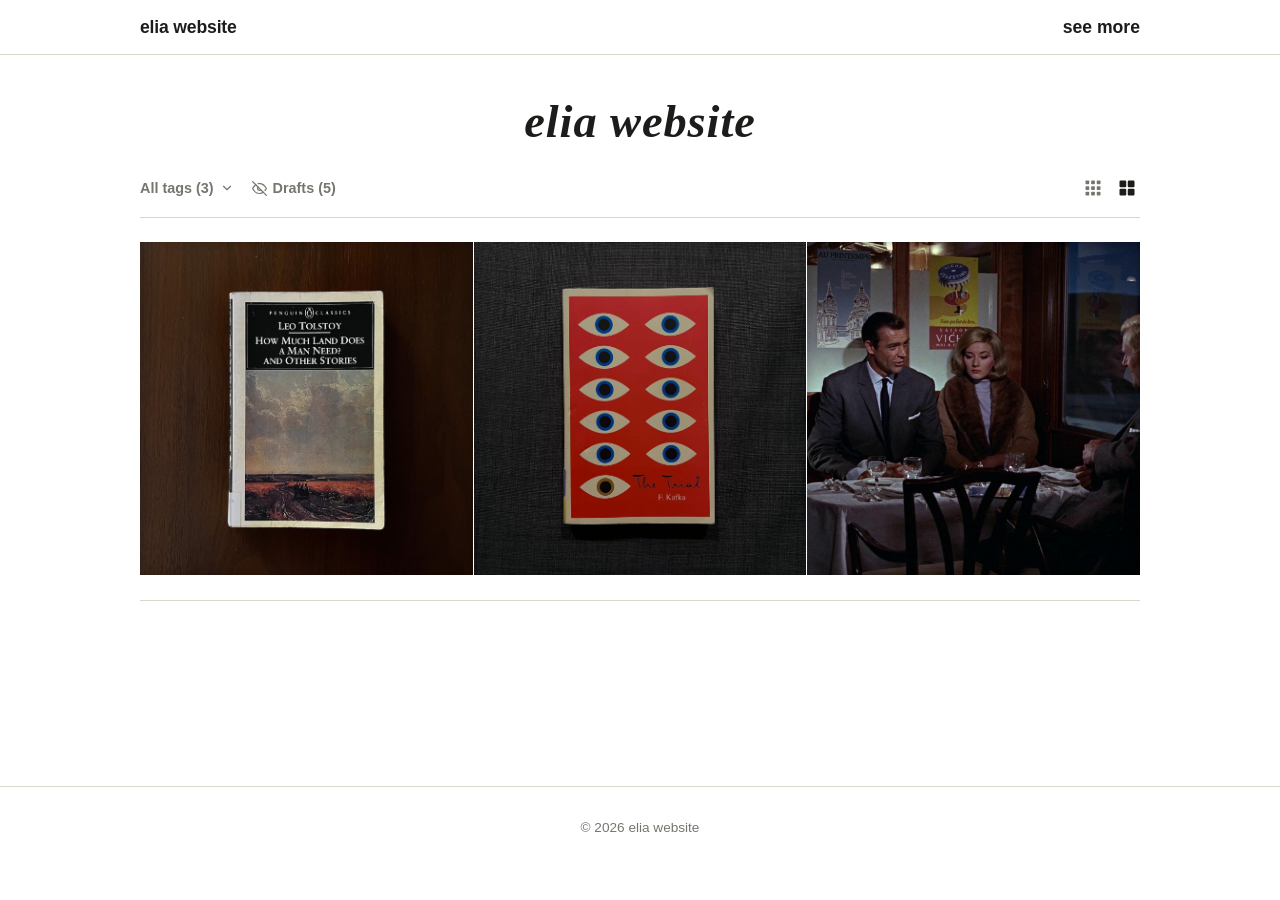
==== index.html @ fe25620d "Update index.html" ====
<!DOCTYPE html>
<html lang="en">
<head>
  <meta charset="UTF-8">
  <meta name="viewport" content="width=device-width, initial-scale=1.0">
  <title>Sourfruits</title>
  <meta name="description" content="">

  <!-- Open Graph / social preview -->
  <meta property="og:type" content="website">
  <meta property="og:site_name" content="elia website">
  <meta property="og:title" content="elia website">
  <meta property="og:description" content="">
  <meta property="og:image" content="">
  <meta property="og:url" content="index.html">

  <link rel="stylesheet" href="css/styles.css">

  <!-- Favicons -->
  <link rel="icon" type="image/x-icon" href="/images/favicon.ico">
  <link rel="icon" type="image/png" sizes="16x16" href="/images/favicon-16x16.png">
  <link rel="icon" type="image/png" sizes="32x32" href="/images/favicon-32x32.png">
  <link rel="apple-touch-icon" sizes="180x180" href="/images/apple-touch-icon.png">
  <link rel="icon" type="image/png" sizes="192x192" href="/images/android-chrome-192x192.png">
  <link rel="icon" type="image/png" sizes="512x512" href="/images/android-chrome-512x512.png">
  <link rel="manifest" href="/images/site.webmanifest">
  
</head>
<body>
  <!-- Header markup is injected by js/header.js -->
  <header class="site-header"></header>

  <main>
    <!-- Homepage masthead: eyebrow + site title + closing divider. This lives in
         the page (not js/header.js) because it's homepage content, not chrome. -->
    <div class="site-intro">
      <p class="site-eyebrow"> </p>
      <h1 class="site-title">elia website</h1>
    </div>

    <!-- Full photo grid: multi-select tag filter, drafts toggle, and pagination,
         rendered by js/main.js. (The carousel preview markup is stashed in
         snippets/carousel.html; js/home.js still renders it.) The toolbar sits
         above the hero-rule divider, which now closes off the masthead+toolbar. -->
    <div class="controls">
      <div class="controls-left">
      <div class="tag-filter" id="tag-filter">
        <button type="button" class="tag-dropdown-toggle" id="tag-dropdown-toggle" aria-haspopup="true" aria-expanded="false">
          <span class="tag-dropdown-label" id="tag-dropdown-label">All tags</span>
          <svg class="chevron" viewBox="0 0 24 24" width="14" height="14" fill="none" stroke="currentColor" stroke-width="2" stroke-linecap="round" stroke-linejoin="round" aria-hidden="true">
            <polyline points="6 9 12 15 18 9"></polyline>
          </svg>
        </button>
        <div class="tag-dropdown-menu" id="tag-dropdown-menu" role="group" aria-label="Filter posts by tag" hidden>
          <!-- Clear-all + tag checkboxes are injected here by js/main.js -->
        </div>
      </div>
        <button type="button" class="drafts-toggle" id="drafts-toggle" aria-pressed="false" hidden>
          <svg class="drafts-icon drafts-icon-open" viewBox="0 0 24 24" width="15" height="15" fill="none" stroke="currentColor" stroke-width="2" stroke-linecap="round" stroke-linejoin="round" aria-hidden="true">
            <path d="M1 12s4-7 11-7 11 7 11 7-4 7-11 7-11-7-11-7z"></path>
            <circle cx="12" cy="12" r="3"></circle>
          </svg>
          <svg class="drafts-icon drafts-icon-closed" viewBox="0 0 24 24" width="15" height="15" fill="none" stroke="currentColor" stroke-width="2" stroke-linecap="round" stroke-linejoin="round" aria-hidden="true">
            <path d="M17.94 17.94A10.07 10.07 0 0 1 12 20c-7 0-11-8-11-8a18.45 18.45 0 0 1 5.06-5.94M9.9 4.24A9.12 9.12 0 0 1 12 4c7 0 11 8 11 8a18.5 18.5 0 0 1-2.16 3.19m-6.72-1.07a3 3 0 1 1-4.24-4.24"></path>
            <line x1="1" y1="1" x2="23" y2="23"></line>
          </svg>
          <span class="drafts-label">Drafts</span>
        </button>
      </div>
        <div class="density-toggle" role="group" aria-label="Grid density">
          <button type="button" class="density-btn" data-density="compact" aria-label="Compact grid" aria-pressed="false">
            <svg viewBox="0 0 24 24" width="18" height="18" fill="currentColor" aria-hidden="true">
              <rect x="2" y="2" width="5" height="5" rx="1"></rect>
              <rect x="9.5" y="2" width="5" height="5" rx="1"></rect>
              <rect x="17" y="2" width="5" height="5" rx="1"></rect>
              <rect x="2" y="9.5" width="5" height="5" rx="1"></rect>
              <rect x="9.5" y="9.5" width="5" height="5" rx="1"></rect>
              <rect x="17" y="9.5" width="5" height="5" rx="1"></rect>
              <rect x="2" y="17" width="5" height="5" rx="1"></rect>
              <rect x="9.5" y="17" width="5" height="5" rx="1"></rect>
              <rect x="17" y="17" width="5" height="5" rx="1"></rect>
            </svg>
          </button>
          <button type="button" class="density-btn" data-density="normal" aria-label="Normal grid" aria-pressed="false">
            <svg viewBox="0 0 24 24" width="18" height="18" fill="currentColor" aria-hidden="true">
              <rect x="2" y="2" width="9" height="9" rx="1.5"></rect>
              <rect x="13" y="2" width="9" height="9" rx="1.5"></rect>
              <rect x="2" y="13" width="9" height="9" rx="1.5"></rect>
              <rect x="13" y="13" width="9" height="9" rx="1.5"></rect>
            </svg>
          </button>
        </div>
      </div>
    </div>
    <hr class="hero-rule">
    <div class="grid-wrap" id="grid-wrap">
      <section id="grid" class="grid" aria-label="Photo posts">
        <!-- Thumbnails are injected here by js/main.js -->
      </section>
    </div>
    <p id="status" class="status">Loading posts…</p>
    <nav id="pagination" class="pagination" aria-label="Pagination">
      <!-- Page links are injected here by js/main.js -->
    </nav>
  </main>

  <footer class="site-footer">
    <p>&copy; <span id="year"></span> elia website</p>
  </footer>

  <script src="js/utils.js"></script>
  <script src="js/header.js"></script>
  <script src="js/theme.js"></script>
  <script src="js/pagination.js"></script>
  <script src="js/main.js"></script>
</body>
</html>
---- css/styles.css ----
:root {
  --bg: #fbfbf9;
  --bg-top: #ffffff;       /* lighter shade at the top of the page gradient */
  --bg-bottom: #f9f8f2;    /* a touch darker at the bottom, so the gradient shows */
  --surface: #ffffff;
  --ink: #1c1c1a;
  --muted: #76766e;
  --line: #d8d7ce;
  --line-light: #ebebeb;   /* softer divider for decorative rules (dark mode overrides below) */
  --header-bg: #f1eeec;    /* soft warm greige navbar (warm, not yellow) */
  --accent: #67b35d;       /* medium green 67b35d */
  --accent-ink: #163a25;   /* dark green — legible as text on an --accent fill */
  --contrast-ink: #ffffff; /* light in day mode, dark in dark mode (overridden below) */
  --accent2: #e8c840;      /* logo yellow (the lower-right dot in the mark) */
  --accent2-ink: #8a6d15;  /* dark amber — legible outline/text on an --accent2 fill */
  --grid-dot: #dcd8ca;     /* faint dot-grid backdrop on the precursors graph */
  --grain-opacity: 0.18;   /* film-grain layer strength (body::after) */
  /* Connection relationship-type line colors (see js/precursors.js). */
  --rel-adaptation: #86c06a;      /* light green */
  --rel-influence:  #2f6d43;      /* darker green */
  --rel-thematic:   #6f5340;      /* brown */
  --rel-authorship: var(--muted); /* muted line (dashed) */
  --rel-discovery:  #4a72b0;      /* steel blue (Discovery view edges) */
  --radius: 14px;
  --radius-pill: 5px;      /* was a full pill (999px); now a soft 5px on all controls */
  /* Content-frame scale. --maxw is the normal frame used everywhere; posts use
     the narrower --post-width. --maxw-wide is a wider cap for the nav bar's
     inner content (logo + links + search). */
  --maxw: 1040px;          /* Default width — normal frame — header + content align everywhere */
  --maxw-wide: 1200px;     /* wider cap for bigger pages — Precursor — tunable */
  --post-width: 700px;     /* reading column for post/search/tag content */
  --maxw-header: 1440px;     /* wider cap for the nav header inner content — tunable */

  /* Font stacks */
  --font-sans: -apple-system, BlinkMacSystemFont, "Segoe UI", Roboto, Helvetica, Arial, sans-serif;
  --font-serif: Georgia, serif;

  /* Shared tag treatment — one place to tune tags everywhere (post page, tags
     listing, search results). */
  --tag-size: var(--text-small);
  --tag-weight: var(--weight-semibold);   /* medium-bold, matching the byline name */
  --tag-letter-spacing: var(--tracking-normal);
  --tag-gap: 10px;

  /* Shared page-heading treatment (post/About, tag, search, tags list). The
     homepage hero title and nav logo are intentionally excepted. */
  --heading-size: var(--text-heading-sm);
  --heading-weight: var(--weight-heavy);
  --heading-letter-spacing: var(--tracking-tight);

  /* Header rhythm. --nav-pad-y sets the navbar band height. Two gap sizes from
     the navbar down to a page's first content: --header-gap for the main pages
     (homepage hero + Precursors title), and the tighter --header-gap-sub for the
     smaller pages (About, Tags, and any page whose first element is a back link). */
  --nav-pad-y: 13px;
  --header-gap: 20px;
  --header-gap-sub: var(--header-gap);   /* unified to 20px; give it its own value to differentiate */

  /* Type scale */
  --text-tiny: 0.85rem;
  --text-small: 0.9rem;
  --text-medium: 1.7rem;   /* (was --textbasetrue/1rem) */
  --text-base: 1.1rem;     /* formerly --text-medium; now the default text size */
  --text-reading: 1.20rem;
  --text-heading-sm: 1.4rem;
  --text-heading-lg: 2rem;
  --text-display: 2.4rem;
  --text-hero: 2.9rem;      /* homepage centered title */

  /* Boldness scale — one place to tune font-weight site-wide. Change a value
     here and every element using that step re-weights. */
  --weight-normal: 400;
  --weight-medium: 500;
  --weight-semibold: 600;
  --weight-bold: 700;
  --weight-heavy: 800;

  /* Letter-spacing (tracking) scale — one place to tune the space between
     letters site-wide. Change a value here and every element using that step
     re-tracks. */
  --tracking-tighter: -0.02em;    /* tightest step — currently unused */
  --tracking-tight: -0.01em;      /* headings, logo, result titles */
  --tracking-normal: 0;           /* default — no added tracking */
  --tracking-wide: 0.02em;        /* hero title, connection labels */
  --tracking-wider: 0.03em;       /* small uppercase section labels */
  --tracking-caps: 0.06em;        /* small-caps eyebrows, group titles */
  --tracking-caps-wide: 0.08em;   /* uppercase card/section labels */
  --tracking-widest: 0.1em;       /* badges (DRAFT, BETA) */
}

/* MINIMAL mode: a fixed, code-only palette (js/theme.js sets data-theme="minimal"
   when its MINIMAL flag is on). Keeps the light-mode colors throughout, but forces
   a flat white background and a very light, untinted grey header. Anything not
   listed here inherits the light :root values. The day/night toggle is hidden as a
   guard — theme.js doesn't build it in Minimal mode anyway. */
[data-theme="minimal"] {
  --bg: #ffffff;
  --bg-top: #ffffff;       /* both gradient stops white → flat white page */
  --bg-bottom: #ffffff;
  --header-bg: #ffffff;    /* very light neutral grey, no warm tint */
  --grain-opacity: 0;      /* grain off in minimal mode */
  --so-minimal: #1c1c1a;
}
[data-theme="minimal"] .theme-toggle { display: none; }

/* Dark mode: override only the color variables — every element reads from these,
   so the whole site (tags, pagination, search, cards, dropdowns, footer, etc.)
   flips automatically. The green accent stays identical in both modes. */
[data-theme="dark"] {
  --bg: #1a1814;
  --bg-top: #1a1814;       /* top of the page gradient (the base brown) */
  --bg-bottom: #120f0a;    /* a little darker at the bottom, so the brown gradient shows */
  --surface: #141210;
  --header-bg: #141210;
  --ink: #e8e4dc;
  --muted: #9a9288;
  --line: #37312a;
  --line-light: #2d2822;   /* softer divider — a touch quieter than --line on dark */
  --contrast-ink: var(--accent-ink);  /* dark green in dark mode, matching accent-ink */
  /* --accent and --accent-ink are intentionally NOT overridden here — the accent
     treatment is identical in both modes (accent-ink only ever sits on an
     accent-green fill, so it needs no dark-background variant). */
  /* Slightly lighter relationship colors so they read on the dark background.
     --rel-authorship follows --muted automatically. */
  --rel-adaptation: #9fd487;      /* light green */
  --rel-influence:  #4f9c66;      /* darker green (kept visible on dark bg) */
  --rel-thematic:   #b3906b;      /* lighter brown for dark bg */
  --rel-discovery:  #6f9bd6;
  --grid-dot: #302b23;            /* faint dot-grid backdrop (dark mode) */
  --grain-opacity: 0.06;          /* grain dialed back — light specks glow on dark */
}

* { box-sizing: border-box; }

html {
  -webkit-text-size-adjust: 100%;
  /* Match body's base color so mobile overscroll rubber-band shows the page
     color, not the bare white <html> behind it. */
  background-color: var(--bg-bottom);
  /* Suppress the mobile overscroll glow/arc painted at the screen edges when
     scrolling past the top or bottom of the page. */
  overscroll-behavior: none;
}

body {
  margin: 0;
  /* Full-height flex column so the footer sits at the bottom of the viewport
     even on short pages (main grows to fill the slack — see below). */
  min-height: 100vh;
  display: flex;
  flex-direction: column;
  /* Subtle page gradient: --bg-top fading into --bg-bottom by ~60% of the
     viewport height, then flat for the rest. */
  background-color: var(--bg-bottom);
  background-image: linear-gradient(to bottom, var(--bg-top), var(--bg-bottom) 60vh);
  background-repeat: no-repeat;
  color: var(--ink);
  font-family: var(--font-sans);
  line-height: 1.6;
  -webkit-font-smoothing: antialiased;
}

/* Film-grain texture: a fixed, full-viewport layer of SVG noise (feTurbulence,
   generated inline so there's no external image) that sits above the page
   background but behind all content (z-index:-1), so the grain only shows on
   the background, not over text/images/UI. Subtle but noticeable. */
body::after {
  content: "";
  position: fixed;
  inset: 0;
  z-index: -1;
  pointer-events: none;
  /* Strength is theme-driven via --grain-opacity: 0.18 by default, dialed back to
     0.06 in dark mode (light specks glow on the dark bg), and 0 in minimal mode.
     Each value lives in that theme's variable block. */
  opacity: var(--grain-opacity);
  background-image: url("data:image/svg+xml,%3Csvg xmlns='http://www.w3.org/2000/svg' width='160' height='160'%3E%3Cfilter id='grain'%3E%3CfeTurbulence type='fractalNoise' baseFrequency='0.65' numOctaves='3' stitchTiles='stitch'/%3E%3C/filter%3E%3Crect width='100%25' height='100%25' filter='url(%23grain)'/%3E%3C/svg%3E");
}

main {
  max-width: var(--maxw);
  /* Grow to fill leftover height so the footer is pushed to the bottom on short
     pages; auto side margins keep the content column centered. */
  flex: 1 0 auto;
  width: 100%;
  margin: 0 auto;
  padding: 0 20px 64px;
}
/* Pages opting into <body class="wide"> (Precursors) widen their main content
   to the same --maxw-wide cap as the nav, so the two line up. */
body.wide main { max-width: var(--maxw-wide); }

/* ---------- Header ---------- */
.site-header {
  padding: 0;
}

/* Full-width navbar: a slightly darker band stretching edge to edge, with the
   content itself centered inside via .header-bar-inner. */
.header-bar {
  background: var(--header-bg);
  border-bottom: 1px solid var(--line);
}

/* Top row content: logo on the left, links + search on the right. Its max-width
   tracks the page's content width — --maxw normally, --maxw-wide on body.wide
   pages (rule below) — and it's centered with 20px side padding, so the header
   always lines up with the content column below it. */
.header-bar-inner {
  display: flex;
  align-items: center;
  justify-content: space-between;
  gap: 20px;
  max-width: var(--maxw);
  margin: 0 auto;
  padding: var(--nav-pad-y) 20px;
}
/* Match the wider content cap on body.wide pages (mirrors `body.wide main`). */
body.wide .header-bar-inner { max-width: var(--maxw-wide); }

/* Brand cluster: the dots (their own button) + the "Sourfruits" home link. */
.header-brand {
  position: relative;   /* anchors the squeeze reward bubble */
  display: inline-flex;
  align-items: center;
  gap: 8px;
}
/* Small logo / site name, top left. */
.header-logo {
  display: inline-flex;
  align-items: center;
  font-weight: var(--weight-bold);
  font-size: var(--text-base);
  letter-spacing: var(--tracking-tight);
  color: var(--ink);
  text-decoration: none;
  transition: color 0.2s ease;
}
.header-logo:hover,
.header-logo:focus-visible { color: var(--ink); }

/* The dots are a standalone button (a lemon to squeeze), not a link — clicking
   navigates nowhere, just fires the easter egg. */
.logo-dots {
  position: relative;   /* anchors the squeeze count */
  display: inline-flex;
  align-items: center;
  padding: 0;
  border: none;
  background: none;
  cursor: pointer;
  line-height: 0;       /* hug the dots so transform-origin is reliable */
  transform-origin: 35% 35%;   /* the green dot's centre — the lemon rolls around it */
}
/* Cookie-clicker style: each squeeze of the fallen lemon spawns a number that
   floats up and away, fades, then removes itself. --jx is a small random start
   offset and --dx a small sideways drift, so they don't stack in one spot.
   Quiet + muted. */
.squeeze-float {
  position: absolute;   /* left/top set inline to the lemon's current spot */
  color: var(--muted);
  font-size: var(--text-tiny);
  font-variant-numeric: tabular-nums;
  pointer-events: none;
  animation: squeeze-float 0.9s ease-out forwards;
}
@keyframes squeeze-float {
  0%   { opacity: 0; transform: translate(calc(-50% + var(--jx, 0px)), 4px); }
  18%  { opacity: 1; }
  100% { opacity: 0; transform: translate(calc(-50% + var(--jx, 0px) + var(--dx, 0px)), -24px); }
}
.logo-dots:focus-visible { outline: 2px solid var(--accent); outline-offset: 3px; border-radius: 4px; }
/* While it's falling/rolling, the whole thing is un-clickable (locked mid-roll). */
.logo-dots.is-rolling { pointer-events: none; }

/* Logo mark: two overlapping dots. --grow swells a step per click (header.js);
   --hs is the hover swell — both fold into one scale. Size + shudder + squeeze
   live here; the fall/roll transform lives on the button, so they compose (and
   the button's clickable area travels with the roll). */
.dot-wrap {
  position: relative;
  width: 13px;
  height: 13px;
  flex-shrink: 0;
  transform-origin: center;
  transform: scale(calc(var(--grow, 1) * var(--hs, 1)));
  transition: transform 0.15s ease;
}
/* Hover swell only while it's still up top — once it's landed (rested), hovering
   doesn't enlarge it. */
.logo-dots:not(.is-rested) .dot-wrap:hover { --hs: 1.30; }
.dot { position: absolute; width: 9px; height: 9px; border-radius: 50%; }
.dot-green { background: #67b35d; top: 0; left: 0; z-index: 0; }
.dot-yellow { background: #e8c840; top: 4px; left: 4px; z-index: 1; }

/* Each click (until the last): a quick shudder at the current swollen size. */
@keyframes lemon-shudder {
  0%, 100% { transform: scale(calc(var(--grow,1) * var(--hs,1))) translate(0, 0) rotate(0deg); }
  15%      { transform: scale(calc(var(--grow,1) * var(--hs,1))) translate(-1.5px, 1px) rotate(-7deg); }
  30%      { transform: scale(calc(var(--grow,1) * var(--hs,1))) translate(1.5px, -1px) rotate(7deg); }
  45%      { transform: scale(calc(var(--grow,1) * var(--hs,1))) translate(-1.5px, 1px) rotate(-6deg); }
  60%      { transform: scale(calc(var(--grow,1) * var(--hs,1))) translate(1.5px, -1px) rotate(6deg); }
  80%      { transform: scale(calc(var(--grow,1) * var(--hs,1))) translate(-1px, 0) rotate(-3deg); }
}
.dot-wrap.is-shuddering { animation: lemon-shudder 0.4s ease-in-out; }

/* Approximate rolled resting transform, applied with no animation as a fallback
   when restoring saved (session) state that predates the physics-saved transform
   (see the note below). */
.logo-dots.is-landed { transform: translate(-62px, 25px) rotate(-260deg); }

/* After it's landed: clicking squeezes it in place (squash narrow + tall). */
@keyframes lemon-squeeze {
  0%, 100% { transform: scale(calc(var(--grow,1) * var(--hs,1))); }
  35%      { transform: scaleX(calc(var(--grow,1) * var(--hs,1) * 0.72)) scaleY(calc(var(--grow,1) * var(--hs,1) * 1.28)); }
  65%      { transform: scaleX(calc(var(--grow,1) * var(--hs,1) * 1.10)) scaleY(calc(var(--grow,1) * var(--hs,1) * 0.90)); }
}
.dot-wrap.is-squeezing { animation: lemon-squeeze 0.4s ease; }

/* The tenth-click drop is driven by a JS physics loop (dropLemon in header.js) —
   a natural pop-out, gravity fall, and short roll to rest — not a CSS animation.
   .is-landed is only a fallback resting transform for restoring old saved state. */


.header-actions {
  display: flex;
  align-items: center;
  gap: 20px;
}

/* Centered site title + tagline below the top row. Sits --header-gap below the
   navbar; no bottom padding — the hero-rule divider's symmetric margin owns the
   gap down to the content. */
.site-intro {
  text-align: center;
  /* No side padding, so the hero-rule spans the same width as the grid below it.
     The title is centered anyway, so it doesn't need horizontal padding (main's
     own 20px padding keeps everything off the viewport edges on small screens). */
  padding: var(--header-gap) 0 0;
}

/* Inline search bar: a compact 150x30 bar sitting by the tag-filter button,
   filled with the page background, magnifier on the right, no visible border.
   On focus it turns white (both light and dark mode) with dark text. Fixed
   size — no hover/focus expansion. */
.header-search {
  display: inline-flex;
  align-items: center;
  gap: 6px;
  width: 150px;
  height: 30px;
  padding: 0 6px 0 14px;
  border-radius: 999px;
  border: 1px solid transparent;
  background: var(--bg);
  /* Only the focus ring animates — background must not, or it lags behind the
     rest of the page (which flips instantly) when the theme is toggled. */
  transition: box-shadow 0.2s ease;
}
.header-search:focus-within {
  background: #ffffff;
  box-shadow: 0 0 0 3px rgb(from var(--accent) r g b / 0.25);
}

.header-search-input {
  flex: 1;
  min-width: 0;
  padding: 0;
  border: none;
  background: transparent;
  color: var(--ink);
  caret-color: var(--ink);
  font-size: var(--text-small);
  font-weight: var(--weight-medium);
  outline: none;
}
/* White field on focus → force dark text/caret so it's legible in both modes. */
.header-search:focus-within .header-search-input {
  color: #1c1c1a;
  caret-color: #1c1c1a;
}

/* Hide the native search "clear" (×) button for a cleaner look. */
.header-search-input::-webkit-search-cancel-button { -webkit-appearance: none; }

/* Magnifier as a submit button: focuses the field when empty, searches when a
   query is typed (empty-vs-typed logic lives in header.js). */
.header-search-btn {
  flex-shrink: 0;
  display: inline-flex;
  align-items: center;
  justify-content: center;
  width: 28px;
  height: 28px;
  padding: 0;
  border: none;
  border-radius: 999px;
  background: transparent;
  color: var(--muted);
  cursor: pointer;
  transition: color 0.2s ease;
}
.header-search-btn:hover,
.header-search-btn:focus-visible { color: var(--accent); }
.header-search-btn:focus-visible { outline: none; }
/* Readable grey on the white focused field. */
.header-search:focus-within .header-search-btn { color: #76766e; }

/* ---------- Mobile nav ---------- */
/* Hamburger + stacked panel. Both are hidden on desktop; the media query below
   swaps the inline nav links for the hamburger under a breakpoint. The .nav-open
   class (set in header.js) morphs the icon into an X and slides the panel open. */
.nav-toggle {
  display: none;   /* revealed under the breakpoint */
  align-items: center;
  justify-content: center;
  width: 28px;
  height: 28px;
  padding: 0;
  border: none;
  background: none;
  color: var(--muted);
  cursor: pointer;
  transition: color 0.2s ease;
}
.nav-toggle:hover,
.nav-toggle:focus-visible { color: var(--ink); }
.nav-toggle:focus-visible { outline: none; }
/* Three bars stacked in a small box; each animates position/rotation so the
   hamburger folds into an X. */
.nav-toggle-box {
  position: relative;
  width: 18px;
  height: 12px;
}
.nav-toggle-bar {
  position: absolute;
  left: 0;
  right: 0;
  height: 2px;
  border-radius: 1px;
  background: currentColor;
  transition: top 0.2s ease, transform 0.2s ease, opacity 0.2s ease;
}
.nav-toggle-bar:nth-child(1) { top: 0; }
.nav-toggle-bar:nth-child(2) { top: 5px; }
.nav-toggle-bar:nth-child(3) { top: 10px; }
/* Open: outer bars slide to the middle and cross; the middle bar fades out. */
.site-header.nav-open .nav-toggle-bar:nth-child(1) { top: 5px; transform: rotate(45deg); }
.site-header.nav-open .nav-toggle-bar:nth-child(2) { opacity: 0; }
.site-header.nav-open .nav-toggle-bar:nth-child(3) { top: 5px; transform: rotate(-45deg); }

/* Stacked panel below the header bar. Collapsed by default; slides open with a
   quick height + fade when .nav-open is set. Hidden entirely on desktop. */
.mobile-nav {
  display: none;
}

/* Dark-mode toggle: a single plain moon/sun icon floating in the bottom-right
   corner of every page — no frame or background, muted color, subtle. */
.theme-toggle {
  position: fixed;
  right: 18px;
  bottom: 18px;
  z-index: 10;
  display: inline-flex;
  align-items: center;
  justify-content: center;
  padding: 6px;
  color: var(--muted);
  background: none;
  border: none;
  cursor: pointer;
  opacity: 0.6;
  transition: color 0.2s ease, opacity 0.2s ease;
}
.theme-toggle:hover,
.theme-toggle:focus-visible {
  color: var(--accent);
  opacity: 1;
}
.theme-toggle:focus-visible { outline: none; }

/* Show the moon in light mode (click → dark), the sun in dark mode (click →
   light). */
.theme-icon-sun { display: none; }
[data-theme="dark"] .theme-icon-moon { display: none; }
[data-theme="dark"] .theme-icon-sun { display: inline; }

.site-nav {
  display: flex;
  /* Baseline, not center: "Precursors" is built from inline-block letter spans
     (for the hover jitter), which give it a taller line box — centering would
     drop its baseline below the plain-text "About"/"Tags". */
  align-items: baseline;
  gap: 20px;
}

.nav-link {
  color: var(--muted);
  text-decoration: none;
  font-size: var(--text-base);
  font-weight: var(--weight-normal);
  transition: color 0.2s ease;
}
.nav-link:hover,
.nav-link:focus-visible { color: var(--ink); }

/* Mobile layout swap. Placed after the base .site-nav/.nav-link rules above so
   these overrides win the cascade (equal specificity → later rule wins). */
@media (max-width: 640px) {
  /* No hamburger on mobile: keep the inline nav link(s) visible as-is, and hide
     the toggle + its dropdown panel entirely. */
  .nav-toggle { display: none; }
  .mobile-nav { display: none; }

  /* Collapsed to just the magnifier. The field is clipped by the form's width
     (overflow:hidden) rather than display:none, so it can slide open smoothly. */
  .header-search {
    position: relative;   /* anchors the absolutely-pinned magnifier */
    width: 34px;
    padding: 0;
    background: none;
    border-color: transparent;
    overflow: hidden;
    transition: width 0.22s ease, background 0.2s ease, border-color 0.2s ease;
  }
  .header-search:focus-within {
    background: none;
    box-shadow: none;
  }
  /* Pin the magnifier to the right edge so it stays put as the field slides
     open/closed (in normal flex flow the gap + clipping nudged it a couple px). */
  .header-search-btn {
    position: absolute;
    top: 50%;
    right: 3px;
    transform: translateY(-50%);
  }
  /* 16px so iOS Safari doesn't zoom (and drag the header down) on focus;
     padding-right clears the pinned magnifier so typed text doesn't run under it. */
  .header-search-input {
    font-size: 16px;
    padding-right: 30px;
  }
  /* Non-interactive while collapsed so a tap falls through to the magnifier. */
  .header-search:not(.is-expanded) .header-search-input { pointer-events: none; }

  /* Tapped-open state: slide the field open so it can be typed into (see the
     submit handler in header.js). */
  .header-search.is-expanded {
    width: min(50vw, 150px);
    padding: 0 0 0 12px;
    background: var(--bg);
    border-color: var(--line);
  }
  .header-search.is-expanded:focus-within {
    background: #ffffff;
    box-shadow: 0 0 0 3px rgb(from var(--accent) r g b / 0.25);
  }

  /* (Hamburger dropdown panel removed — the inline nav shows directly now.) */
}

.site-title {
  display: inline-block;
  margin: 0;   /* reset the default h1 margin */
  font-family: var(--font-serif);
  font-style: italic;
  font-size: var(--text-hero);
  font-weight: var(--weight-bold);
  letter-spacing: var(--tracking-wide);   /* spaced out a touch */
  color: var(--ink);
}

/* Homepage hero eyebrow: a small-caps bold line above the title. Extra space
   above (from the header) + a tight gap below groups it with the title. */
.site-eyebrow {
  margin: 10px 0 3px;
  font-variant: small-caps;
  font-weight: var(--weight-bold);
  letter-spacing: var(--tracking-caps);
  color: var(--muted);
  font-size: var(--text-base);
}
.hero-rule {
  max-width: var(--maxw);        /* normal frame width */
  /* Snug gap up to the toolbar (16px), and a larger 24px gap down to the grid
     (matching the grid's gap to the bottom pagination line) so the tiles get
     breathing room and don't paint over the line. */
  margin: 16px auto 24px;
  border: 0;
  border-top: 1px solid var(--line);
}

/* Divider closing out a page, below its last content (past the invisible
   pagination on the posts page). Matches the page's content width; the
   --narrow variant is for the post-width columns (About, Tags). */
.page-end-rule {
  max-width: var(--maxw);
  margin: 32px auto;   /* symmetric spacing, shared by all dividers */
  border: 0;
  border-top: 1px solid var(--line);
}
.page-end-rule--narrow { max-width: var(--post-width); }

/* ---------- Posts-page controls ---------- */
/* Tag filter + drafts toggle on the left; density toggle on the right. Sits
   under the masthead title (which carries the hero-rule divider). */
.controls {
  position: relative;
  /* Sit above the grid so the tag dropdown menu isn't covered by the tiles. */
  z-index: 10;
  display: flex;
  align-items: center;
  justify-content: space-between;
  gap: 16px;
  /* The divider now lives under the masthead title (.hero-rule); the toolbar just
     needs a little breathing room above the grid. */
  padding-top: 16px;
  margin-bottom: 16px;
}

/* Left cluster: the tag filter and the drafts toggle, kept together so the
   density toggle stays pushed to the right. */
.controls-left {
  display: flex;
  align-items: center;
  gap: 18px;
}

.tag-filter {
  position: relative;
  display: flex;
  align-items: center;
}

/* Plain-text controls: no border/background/pill. Muted by default; the "on"
   state (drafts shown / a tag filter applied) darkens to ink and gets a 1.5px
   underline 3px below the label. */
.tag-dropdown-toggle,
.drafts-toggle {
  display: inline-flex;
  align-items: center;
  gap: 6px;
  padding: 0;
  font-size: var(--text-small);
  font-weight: var(--weight-semibold);
  color: var(--muted);
  background: none;
  border: none;
  cursor: pointer;
  transition: color 0.2s ease;
}
.tag-dropdown-toggle:hover,
.tag-dropdown-toggle:focus-visible,
.drafts-toggle:hover,
.drafts-toggle:focus-visible {
  outline: none;
  color: var(--ink);
}

/* On/active states: just darken to ink, no underline. */
.tag-dropdown-toggle.is-active,
.drafts-toggle[aria-pressed="true"] {
  color: var(--ink);
}

.drafts-toggle[hidden] { display: none; }
.drafts-toggle .drafts-icon { flex-shrink: 0; }
/* Show the open eye when drafts are visible (aria-pressed="true"), the
   crossed-out eye when they're hidden. */
.drafts-toggle .drafts-icon-closed { display: none; }
.drafts-toggle[aria-pressed="false"] .drafts-icon-open { display: none; }
.drafts-toggle[aria-pressed="false"] .drafts-icon-closed { display: inline; }

.tag-dropdown-toggle .chevron {
  color: var(--muted);
  transition: transform 0.2s ease;
}
.tag-dropdown-toggle[aria-expanded="true"] .chevron { transform: rotate(180deg); }

/* The floating checklist menu. */
.tag-dropdown-menu {
  position: absolute;
  top: calc(100% + 4px);
  left: 0;
  z-index: 20;
  min-width: 170px;
  max-height: 240px;
  /* Flex column: the tag list scrolls, the divider + Clear all stay pinned at
     the bottom. No horizontal padding so row hovers run edge to edge. */
  display: flex;
  flex-direction: column;
  overflow: hidden;
  padding: 4px 0;
  /* Warm off-white (same as the search bar's resting fill) instead of stark
     white, so it fits the page rather than clashing against it. */
  background: var(--bg);
  border: 1px solid var(--line);
  border-radius: var(--radius-pill);
  box-shadow: 0 8px 24px rgba(0, 0, 0, 0.14);
}
.tag-dropdown-menu[hidden] { display: none; }
/* Only the tag list scrolls. */
.tag-dropdown-scroll {
  flex: 1 1 auto;
  min-height: 0;
  overflow-y: auto;
}
/* Divider + Clear all: a pinned footer that never scrolls. */
.tag-dropdown-divider,
.tag-clear { flex-shrink: 0; }

.tag-dropdown-divider {
  height: 1px;
  margin: 4px 0;
  background: var(--line);
}

/* "Clear all" action at the BOTTOM of the menu — full-width like a tag row. */
.tag-clear {
  display: block;
  width: 100%;
  padding: 6px 12px;
  text-align: left;
  font-size: var(--text-tiny);
  font-weight: var(--weight-semibold);
  color: var(--muted);
  background: none;
  border: none;
  cursor: pointer;
  transition: background 0.2s ease, color 0.2s ease;
}
.tag-clear:hover:not(:disabled) {
  color: var(--ink);
  background: rgb(from var(--accent) r g b / 0.12);
}
.tag-clear:disabled { opacity: 0.5; cursor: default; }

/* One row per tag: an accent checkmark slot (shown when selected), the name,
   then the count. The hover background spans the full width of the menu. */
.tag-option {
  display: flex;
  align-items: center;
  gap: 8px;
  padding: 6px 12px;
  font-size: var(--text-small);
  color: var(--ink);
  cursor: pointer;
}
.tag-option:hover { background: rgb(from var(--accent) r g b / 0.12); }
/* The real checkbox drives state but is hidden (out of flow so it adds no gap);
   the .tag-check mark is what's shown. */
.tag-option input {
  position: absolute;
  opacity: 0;
  pointer-events: none;
}
.tag-check {
  flex: 0 0 14px;
  display: inline-flex;
  align-items: center;
  justify-content: center;
  color: var(--accent);
  opacity: 0;   /* reserved space; revealed when the row is selected */
}
.tag-option input:checked ~ .tag-check { opacity: 1; }
.tag-option-count {
  margin-left: auto;
  color: var(--muted);
  font-size: var(--text-tiny);
}

/* Grid density toggle: icon-only, no border or background. The muted icons
   darken to ink on hover and for the active density. */
.density-toggle {
  display: inline-flex;
  flex-shrink: 0;
  gap: 8px;
}

.density-btn {
  display: inline-flex;
  align-items: center;
  justify-content: center;
  width: 26px;
  height: 26px;
  padding: 0;
  border: none;
  background: none;
  color: var(--muted);
  cursor: pointer;
  transition: color 0.2s ease;
}
.density-btn:hover { color: var(--ink); }
.density-btn.is-active { color: var(--ink); }
.density-btn:focus-visible { outline: none; color: var(--ink); }

/* ---------- Grid ---------- */
/* Desktop: normal 3 columns, compact 4. */
.grid {
  display: grid;
  grid-template-columns: repeat(3, 1fr);
  gap: 1px;
}
.grid.is-compact { grid-template-columns: repeat(4, 1fr); }

/* Closing divider 25px below the grid, on every width (mobile + desktop). Lives
   on the grid wrapper, not the pagination, so it shows even with a single page.
   Pagination then sits 16px below this line. */
#grid-wrap {
  padding-bottom: 25px;
  border-bottom: 1px solid var(--line);
}

/* Phone: normal drops to a single column, compact to 3. Page size still follows
   the desktop counts (set in js/main.js), so this only changes the layout. */
@media (max-width: 640px) {
  .grid { grid-template-columns: 1fr; }
  .grid.is-compact { grid-template-columns: repeat(3, 1fr); }

  /* Only the compact thumbnail grid bleeds to the screen edges (contact-sheet
     look). Bleed the GRID itself, not the wrapper, so the wrapper — and its
     closing divider — stays inset at content width. The normal single-column
     feed keeps the page's normal side margins, so its images aren't edge-to-edge. */
  .grid.is-compact { margin-inline: -20px; }

  /* Single-column feed (normal view, not the carousel): each post is its image
     — same square crop as everywhere else — with the title/subtitle/date/tags
     beneath it, and a hairline divider between posts. Touch has no hover, so the
     old hover overlay is dropped in favour of this always-visible caption. */
  /* Space between posts lives in the grid gap (not clickable), so tapping below
     the caption doesn't hit the tile's link. 50px total → 25px each side of the
     centered divider. */
  .grid:not(.is-compact):not(.is-carousel) { gap: 50px; }
  .grid:not(.is-compact):not(.is-carousel) .tile {
    aspect-ratio: auto;      /* image sets its height; caption sits below */
    overflow: visible;
    background: none;
    /* No padding — the link's box ends right at the caption, so there's no empty
       area below the text that still navigates when tapped. */
  }
  .grid:not(.is-compact):not(.is-carousel) .tile img {
    aspect-ratio: 1 / 1;     /* keep the square cover crop used site-wide */
    height: auto;
  }
  /* No hover zoom in the feed (a tap can trigger :hover on touch). */
  .grid:not(.is-compact):not(.is-carousel) .tile:hover img { transform: none; }
  .grid:not(.is-compact):not(.is-carousel) .tile-overlay { display: none; }
  /* Repurpose ::after (the grid's inner "framed photo" shadow) as the hairline
     divider between posts: a 1px line centered in the gap below each card. It's
     pointer-events:none and sits outside the link's box, so it isn't tappable. */
  .grid:not(.is-compact):not(.is-carousel) .tile::after {
    content: "";
    top: auto;
    bottom: -25px;           /* centered in the 50px gap */
    left: 0;
    right: 0;
    height: 1px;
    box-shadow: none;
    background: var(--line);
    pointer-events: none;
  }
  /* The last post's own divider is dropped — the grid wrapper's closing divider
     (#grid-wrap border-bottom) sits 25px below it instead. */
  .grid:not(.is-compact):not(.is-carousel) .tile:last-child::after { display: none; }
  .grid:not(.is-compact):not(.is-carousel) .tile-meta {
    display: block;
    margin-top: 12px;
  }
}


.tile {
  position: relative;
  display: block;
  aspect-ratio: 1 / 1;
  overflow: hidden;
  background: var(--line);
  text-decoration: none;
}

.tile img {
  width: 100%;
  height: 100%;
  object-fit: cover;
  display: block;
  transition: transform 0.4s ease;
}

.tile:hover img { transform: scale(1.06); }

.tile-overlay {
  position: absolute;
  inset: 0;
  display: flex;
  flex-direction: column;
  justify-content: flex-end;
  padding: 16px;
  color: #fff;
  background: linear-gradient(to top, rgba(0,0,0,0.55), rgba(0,0,0,0) 55%);
  /* Two-layer shadow (tight + soft) behind the caption so the white title/date
     stay legible over bright photos, not just dark ones. Softened a touch so it
     reads as a gentle halo rather than a hard outline. Inherited by the
     title/date text below. */
  text-shadow: 0 1px 5px rgba(0, 0, 0, 0.6), 0 0 12px rgba(0, 0, 0, 0.38);
  opacity: 0;
  transition: opacity 0.3s ease;
}

.tile:hover .tile-overlay,
.tile:focus-visible .tile-overlay { opacity: 1; }

/* Title + date as one group, so the carousel hover can scale both together
   (see below) rather than each fighting the other's reflow. */
.tile-caption {
  display: flex;
  flex-direction: column;
}

.tile-title {
  font-weight: var(--weight-bold);
  font-size: var(--text-base);
  line-height: 1.25;
}

.tile-date {
  font-size: var(--text-tiny);
  opacity: 0.85;
  margin-top: 2px;
}

/* Caption beneath the image — only shown in the mobile single-column feed (see
   the phone media query below). Mirrors the post page's hierarchy: a bold title,
   an optional italic serif subtitle, then the date · tags meta line. */
.tile-meta { display: none; }
.tile-meta-title {
  margin: 0 0 3px;
  font-size: var(--text-medium);
  font-weight: var(--weight-bold);
  letter-spacing: var(--tracking-normal);
  line-height: 1.2;
  color: var(--ink);
  /* Balance the wrap first (even line lengths, no lone trailing token), then
     cap at two lines and ellipsis the rest. */
  text-wrap: balance;
  display: -webkit-box;
  -webkit-line-clamp: 2;
  line-clamp: 2;
  -webkit-box-orient: vertical;
  overflow: hidden;
}
.tile-meta-subtitle {
  margin: 0 0 4px;
  font-size: var(--text-base);
  font-style: italic;
  color: var(--muted);
  /* Balance the wrap first, then cap at two lines and ellipsis the rest. */
  text-wrap: balance;
  display: -webkit-box;
  -webkit-line-clamp: 2;
  line-clamp: 2;
  -webkit-box-orient: vertical;
  overflow: hidden;
}
/* Date · tags line — self-contained (mirrors the post page's meta look but
   doesn't depend on .post-meta). No bottom margin: the tile is a link, so any
   space below the tags would be tappable dead area. */
.tile-meta-info {
  display: flex;
  align-items: baseline;
  flex-wrap: nowrap;      /* one line — overflow collapses to "+N more" (js/utils.js) */
  margin: 0;
  color: var(--muted);
  font-size: var(--text-small);   /* date + tags both small */
}
.tile-meta-date {
  flex: none;                       /* always fully shown */
  margin-right: var(--tag-gap);     /* separate the date from the tag group */
}
/* The tag group fills the remaining width on the line; js/utils.js collapses
   any overflow to a trailing "+N more" label. The ellipsis is the JS-off
   fallback. min-width:0 lets the flex item shrink below its content so both the
   measurement and the fallback text-overflow can kick in. */
.tile-meta-tags {
  flex: 0 1 auto;
  min-width: 0;
  overflow: hidden;
  text-overflow: ellipsis;
  white-space: nowrap;
}
.tile-meta-tag {
  font-weight: var(--tag-weight);
  letter-spacing: var(--tag-letter-spacing);
}
.tile-meta-sep {
  margin: 0 calc(var(--tag-gap) / 2);   /* space around the · within the line */
  pointer-events: none;
}

/* Draft tiles: dimmed, with a small badge pinned to the top-left corner so
   they read as unpublished when the drafts toggle reveals them. */
.tile.is-draft { opacity: 0.55; }
.tile.is-draft:hover { opacity: 0.85; }

.draft-badge {
  position: absolute;
  top: 8px;
  left: 8px;
  z-index: 1;
  padding: 2px 7px;
  font-size: 0.62rem;
  font-weight: var(--weight-heavy);
  letter-spacing: var(--tracking-widest);
  border-radius: var(--radius-pill);
  background: var(--ink);
  color: var(--bg);
}

/* Pinned tiles get a small pin icon in the top-right corner (Instagram-style),
   see renderTile in js/utils.js. It's tinted the soft off-white of the resting
   search bar (var(--bg)) rather than pure white, with a drop-shadow so it stays
   legible over bright photos. Top-right so it never collides with the top-left
   DRAFT badge (a post can be both pinned and a draft). */
.pin-badge {
  position: absolute;
  top: 8px;
  right: 8px;
  z-index: 1;
  display: flex;
  color: var(--bg);
  filter: drop-shadow(0 1px 3px rgba(0, 0, 0, 0.5));
  pointer-events: none;
}

/* ---------- Carousel (filmstrip) view ---------- */
/* Only the carousel runs full-bleed — edge to edge across the viewport — while
   the compact/normal grid stays in main's centered 1040px column. main's
   symmetric padding makes the calc land exactly on the viewport edges.
   (position: relative also anchors the carousel arrows.) */
.grid-wrap.is-carousel {
  position: relative;
  width: 100vw;
  margin-left: calc(50% - 50vw);
  margin-right: calc(50% - 50vw);
}
/* Homepage: the carousel follows the masthead's hero-rule in <main>. That rule's
   bottom margin is 0, so the carousel owns the 32px gap up to it (kept here, not
   on the rule, to stay clear of margin-collapsing quirks). */
main > .grid-wrap.is-carousel { margin-top: 32px; }
/* Keep the full-bleed carousel from adding a horizontal scrollbar to the page. */
body:has(.grid.is-carousel) { overflow-x: hidden; }
/* Same guard for the homepage grid: on mobile #grid-wrap bleeds to the viewport
   edges (margin-inline: -20px), which can leave a sliver of horizontal scroll /
   blank space on the right from sub-pixel rounding. Clamp it. */
body:has(#grid-wrap) { overflow-x: hidden; }

/* Soft edge shadows: the strip's left/right ends are shaded so tiles darken into
   shadow where the arrows sit. Sit above the tiles but below the arrows
   (z-index 5) and never intercept scrolling. */
.grid-wrap.is-carousel::before,
.grid-wrap.is-carousel::after {
  content: "";
  position: absolute;
  top: 0;
  bottom: 0;
  width: 64px;
  z-index: 4;
  pointer-events: none;
  transition: opacity 0.2s ease;
}
.grid-wrap.is-carousel::before {
  left: 0;
  background: linear-gradient(to right, rgba(0, 0, 0, 0.3), transparent);
}
.grid-wrap.is-carousel::after {
  right: 0;
  background: linear-gradient(to left, rgba(0, 0, 0, 0.3), transparent);
}
/* No edge shadow where the strip has nothing more to scroll (that arrow is
   greyed out). */
.grid-wrap.is-carousel:has(.carousel-arrow-left:disabled)::before { opacity: 0; }
.grid-wrap.is-carousel:has(.carousel-arrow-right:disabled)::after { opacity: 0; }
/* Fade the shadows in on load alongside the strip's images — the left with the
   first image, the right with the last — matching the tiles' fade-in. Gated on
   the arrow NOT being disabled so a hidden end doesn't flash in. */
.grid-wrap.is-carousel:not(:has(.carousel-arrow-left:disabled))::before {
  animation: fadeIn 0.5s ease 0.3s backwards;
}
.grid-wrap.is-carousel:not(:has(.carousel-arrow-right:disabled))::after {
  animation: fadeIn 0.5s ease 0.55s backwards;
}

.grid.is-carousel {
  display: flex;
  gap: 1px;
  overflow-x: auto;
  scroll-behavior: smooth;
  -webkit-overflow-scrolling: touch;
  /* Hide the scrollbar — still freely scrollable via trackpad/mouse/arrows. */
  scrollbar-width: none;
}
.grid.is-carousel::-webkit-scrollbar { display: none; }

/* Square tiles sized off the SAME 1040px-capped content width the grid uses
   (min(100vw, --maxw) − main's 40px padding, ÷ tiles-per-row), so a carousel
   tile is the same size as a grid tile and scales identically on zoom/resize —
   even though the strip container itself stays full-bleed. 3 across normally,
   2 on mobile (matching the grid's column counts). Images stay lazy-loaded. */
.grid.is-carousel .tile {
  flex: 0 0 auto;
  /* Tiles are square, so this size is also the strip's height. Bigger divisor
     → smaller (shorter) tiles; tune the 2.5 to grow/shrink the carousel. */
  --carousel-tile: calc((min(100vw, var(--maxw)) - 40px) / 2.5);
  width: var(--carousel-tile);
  height: var(--carousel-tile);
  aspect-ratio: 1 / 1;
}
@media (max-width: 720px) {
  .grid.is-carousel .tile { --carousel-tile: 60vw; }
}

/* Soft shadow hugging every photo tile's inner edges (grid, tag, and carousel
   alike) so images read as separate, slightly framed photos rather than one
   continuous sheet — no actual gap added. On a ::after (above the photo)
   because an inset box-shadow on the tile itself would be painted behind the
   <img>. Kept light so it's a depth cue, not a border. */
.tile:not(.carousel-seeall)::after {
  content: "";
  position: absolute;
  inset: 0;
  pointer-events: none;
  box-shadow: inset 0 0 12px rgba(0, 0, 0, 0.22);
}

/* Carousel captions are persistent: title and date stay visible at the bottom
   of each tile (grid stays hover-only). The overlay still overlays the
   full-bleed photo via a gradient scrim — a touch stronger than the grid's,
   since it's always on and must read over bright images too (with the inherited
   text shadow). On hover/focus the caption grows a little. */
.grid.is-carousel .tile-overlay {
  opacity: 1;
  background: linear-gradient(to top, rgba(0, 0, 0, 0.6), rgba(0, 0, 0, 0) 60%);
}
.grid.is-carousel .tile-caption {
  transform-origin: left bottom;
  transition: transform 0.25s ease;
  will-change: transform;
}
.grid.is-carousel .tile:hover .tile-caption,
.grid.is-carousel .tile:focus-visible .tile-caption {
  transform: scale(1.2);
}

/* Carousel sits close to the footer — drop the tall grid padding beneath it. */
body:has(.grid.is-carousel) main { padding-bottom: 24px; }

/* Scroll arrows: circular buttons pinned to the strip's left/right edges,
   hidden outside carousel view. Free trackpad/mouse scrolling still works via
   the container's overflow-x. */
.carousel-arrow { display: none; }
.grid-wrap.is-carousel .carousel-arrow {
  position: absolute;
  top: 50%;
  transform: translateY(-50%);
  z-index: 5;
  display: inline-flex;
  align-items: center;
  justify-content: center;
  width: 40px;
  height: 40px;
  padding: 0;
  border: 1px solid var(--line);
  border-radius: 999px;
  background: var(--surface);
  color: var(--ink);
  cursor: pointer;
  box-shadow: 0 2px 12px rgba(0, 0, 0, 0.16);
  transition: background 0.2s ease, color 0.2s ease, border-color 0.2s ease;
}
.grid-wrap.is-carousel .carousel-arrow:hover,
.grid-wrap.is-carousel .carousel-arrow:focus-visible {
  outline: none;
  background: var(--accent);
  border-color: var(--accent);
  color: var(--accent-ink);
}
.carousel-arrow-left { left: 14px; }
.carousel-arrow-right { right: 14px; }

/* Greyed out at the start/end of the strip. */
.grid-wrap.is-carousel .carousel-arrow:disabled {
  opacity: 0.3;
  cursor: default;
  box-shadow: none;
  background: var(--surface);
  border-color: var(--line);
  color: var(--ink);
}

/* "See all posts" card closing the strip — square like the tiles, but a dashed
   surface panel rather than a photo. */
.carousel-seeall {
  display: flex;
  align-items: center;
  justify-content: center;
  padding: 16px;
  background: var(--surface);
  border: 1px dashed var(--line);
  color: var(--ink);
  text-align: center;
  transition: border-color 0.2s ease, color 0.2s ease;
}
.carousel-seeall:hover,
.carousel-seeall:focus-visible {
  outline: none;
  border-color: var(--accent);
  color: var(--ink);
}
.carousel-seeall-inner {
  font-weight: var(--weight-bold);
  font-size: var(--text-base);
  transition: transform 0.25s ease;
}
/* Label grows on hover for every "See all" card, image or not. */
.carousel-seeall:hover .carousel-seeall-inner,
.carousel-seeall:focus-visible .carousel-seeall-inner { transform: scale(1.12); }

/* Preview variant: the next post's image, blurred + darkened, sits behind the
   label as a teaser for what's beyond the strip. */
.carousel-seeall--preview {
  position: relative;
  overflow: hidden;
  border-style: solid;
}
.carousel-seeall--preview img {
  position: absolute;
  inset: 0;
  width: 100%;
  height: 100%;
  object-fit: cover;
  filter: blur(5px);        /* lighter blur — still a teaser, not a smear */
  transform: scale(1.1);    /* hide the soft blurred edges */
  z-index: 0;
}
/* Dark scrim over the image (not a brightness filter) so the label reads while
   the photo keeps its own color underneath. */
.carousel-seeall--preview::after {
  content: "";
  position: absolute;
  inset: 0;
  z-index: 1;
  background: rgba(0, 0, 0, 0.45);
  pointer-events: none;
}
.carousel-seeall--preview .carousel-seeall-inner {
  position: relative;
  z-index: 2;
  color: #fff;
}
/* On hover the image zooms in from its 1.1 base (so it grows rather than
   shrinking to the global .tile scale); the label expand is handled above. */
.carousel-seeall--preview:hover img,
.carousel-seeall--preview:focus-visible img { transform: scale(1.18); }

/* ---------- Pagination ---------- */
/* A unified, centered group — Prev · 1 · 2 · 3 · Next — sitting under a thin
   divider line. Every element shares the same height, border, and 6px radius;
   the current page is filled with the accent. Same markup on the homepage, tag,
   and search views. */
.pagination {
  display: flex;
  align-items: center;
  gap: 8px;
  /* 16px below the grid's own closing divider (see #grid-wrap). No border here —
     the divider belongs to the grid so it shows even when there's no pagination. */
  margin-top: 16px;
}
.pagination:empty { display: none; }
/* Prev pins to the far left and Next to the far right (the auto margins absorb
   the slack), leaving the numbered links centered between them. */
.page-prev { margin-right: auto; }
.page-next { margin-left: auto; }

.page-link {
  display: inline-flex;
  align-items: center;
  justify-content: center;
  padding: 4px 8px;
  color: var(--muted);
  font-size: var(--text-small);
  font-weight: var(--weight-semibold);
  text-decoration: none;
  transition: color 0.2s ease;
}

a.page-link:hover,
a.page-link:focus-visible {
  color: var(--ink);
}

.page-link.is-current {
  color: var(--ink);
  cursor: default;
}

.page-link.is-disabled {
  color: var(--muted);
  opacity: 0.5;
  cursor: default;
}

/* Ellipsis between distant page numbers — muted, non-interactive. */
.page-ellipsis {
  color: var(--muted);
  cursor: default;
}

/* ---------- Post view ---------- */
.back-link {
  display: inline-block;
  margin: var(--header-gap-sub) 0 20px;
  color: var(--muted);
  text-decoration: none;
  font-size: var(--text-base);
}
.back-link:hover { color: var(--ink); }

/* Previous / next post links at the bottom of a post. Styled exactly like the
   back link (plain text, muted, same size, arrow prefix/suffix) and spanning
   main's full width so they align with the back link at the top: previous on
   the left, next pushed to the right. */
.post-nav {
  display: flex;
  gap: 16px;
  /* Align to the post reading column (centered) rather than the full page. */
  max-width: var(--post-width);
  /* A thin divider above the prev/next links, with equal 24px gaps on both sides
     of the line (space above the rule = space below it, down to the buttons). */
  margin: 24px auto 24px;
  padding-top: 24px;
  border-top: 1px solid var(--line);
}
.post-nav:empty { display: none; }
.post-nav a {
  display: inline-flex;
  align-items: center;
  /* line-height:1 so the 24px padding above is the true visible gap to the
     button text, not inflated by the text's leading. */
  line-height: 1;
  gap: 6px;
  /* Cap each link at 30% of the reading column so long titles stay short and
     the two links can't overlap. */
  max-width: 30%;
  min-width: 0;
  color: var(--muted);
  text-decoration: none;
  font-size: var(--text-base);
}
.post-nav a:hover { color: var(--ink); }
/* Only the title truncates; the arrow stays put on the outer edge. */
.post-nav-title {
  overflow: hidden;
  text-overflow: ellipsis;
  white-space: nowrap;
  min-width: 0;
}
.post-nav-arrow { flex-shrink: 0; }
.post-nav-next { margin-left: auto; }

/* "More like this": related posts sharing tags, aligned with the post body so
   the cards read a little smaller than the homepage tiles. A thin divider sits
   above the section (below the prev/next navigation). */
.related {
  max-width: var(--post-width);
  /* 24px gap above the divider so the space from the prev/next buttons down to
     this line matches the 24px gaps around the divider above the buttons. */
  margin: 24px auto 0;
  padding-top: 28px;
  border-top: 1px solid var(--line);
}
.related[hidden] { display: none; }

.related-heading {
  margin: 0 0 16px;
  font-size: var(--text-reading);
  font-weight: var(--weight-bold);
  letter-spacing: var(--tracking-caps-wide);
  text-transform: uppercase;
  color: var(--muted);
}

.related-grid {
  display: grid;
  grid-template-columns: repeat(3, 1fr);
  gap: 16px;
}

.related-card {
  display: flex;
  flex-direction: column;
  text-decoration: none;
  color: var(--ink);
}

/* Square thumbnail (cover, same as the homepage tiles). The aspect-ratio lives
   on the image itself (not the span) so it stays square even as a flex item,
   where min-height:auto would otherwise let a tall image grow the box past the
   square and defeat object-fit. No hover effects. */
.related-thumb {
  display: block;
  overflow: hidden;
  background: var(--line);
}
.related-thumb img {
  width: 100%;
  aspect-ratio: 1 / 1;
  object-fit: cover;
  display: block;
}

/* Title below the thumbnail, capped at two lines. No hover styling. */
.related-title {
  margin-top: 8px;
  font-size: var(--text-base);
  font-weight: var(--weight-bold);
  line-height: 1.25;
  letter-spacing: var(--tracking-normal);
  display: -webkit-box;
  -webkit-line-clamp: 2;
  -webkit-box-orient: vertical;
  overflow: hidden;
}

/* All of the post's tags on one line, dot-separated like the post meta row.
   Shared tags come first and are highlighted in accent. js/post.js collapses
   any overflow to a trailing "+N more" label; overflow:hidden is the JS-off
   fallback (a plain clip). */
.related-tags {
  margin-top: 4px;
  display: flex;
  align-items: baseline;
  overflow: hidden;
  white-space: nowrap;
}
.related-tag {
  flex: none;
  font-size: var(--tag-size);
  font-weight: var(--tag-weight);
  letter-spacing: var(--tag-letter-spacing);
  color: var(--muted);
}
.related-tag.is-shared { color: var(--muted); }
/* Dot before every tag after the first — the same "·" separator as .post-meta. */
.related-tags > * + *::before {
  content: "·";
  margin: 0 calc(var(--tag-gap) / 2);
  color: var(--muted);
}

@media (max-width: 520px) {
  .related-grid { gap: 10px; }
}

.post {
  max-width: var(--post-width);
  margin: 0 auto;
}

/* Frame the post image: the same photo, blurred and darkened, fills the full
   width behind the real image so odd-ratio photos don't leave empty side space.
   Height is capped at 60vh; the actual image sits centered on top at its
   natural proportions. */
.post-image-frame {
  position: relative;
  display: flex;
  align-items: center;
  justify-content: center;
  width: 100%;
  overflow: hidden;
  background: transparent;
  margin: 24px 0;   /* breathing room from the title/subtitle above and the meta below */
}

.post-image-frame::before {
  content: "";
  position: absolute;
  inset: 0;
  background-image: var(--post-bg);
  background-size: cover;
  background-position: center;
  /* Scale up so the blur doesn't reveal soft edges at the frame border. */
  transform: scale(1.15);
  filter: blur(28px) brightness(0.55);
}

.post-image {
  position: relative;
  width: 100%;
  height: auto;
  object-fit: contain;
  display: block;
  margin-inline: auto;
  background: transparent;
}

/* Post titles keep their own larger size and sit left-aligned to the reading
   column (which is itself centered on the page). The utility-page headings
   (About, tag, search, tags list) use the smaller shared --heading-size,
   centered. */
.post-title {
  font-family: var(--font-sans);
  font-size: var(--text-heading-lg);
  font-weight: var(--weight-bold);
  letter-spacing: var(--tracking-normal);
  /* Top 0 so the back link's bottom margin owns the gap above — aligning the
     title with the tag/search headings on the other back-button pages. */
  margin: 0 0 6px;
}

/* Utility-page heading (About): centered, shared size, with breathing room
   before the body text below. */
.page-heading {
  text-align: left;   /* aligns with the body text in the reading column */
  font-size: var(--text-heading-lg);
  font-weight: var(--heading-weight);
  letter-spacing: var(--heading-letter-spacing);
  margin: var(--header-gap-sub) 0 32px;
}
/* Green accent bar beneath the title, matching the homepage and Precursors. */
.page-heading::after {
  content: "";
  display: block;
  width: 44px;
  height: 5px;
  margin: 10px 0 0;
  border-radius: 0;
  background: var(--accent);
}

/* About: center the title and its accent bar (the reading text below stays
   left-aligned), with a divider between the title and the body. */
.about-heading { text-align: center; }
.about-heading::after { margin-left: auto; margin-right: auto; }
.about-rule {
  margin: 32px auto;   /* symmetric spacing, shared by all dividers */
  border: 0;
  border-top: 1px solid var(--line);
}

/* Posts page: a larger, centered heading (with its accent bar centered too).
   Tighter bottom margin so the toolbar sits closer beneath it. */
.posts-heading {
  text-align: center;
  font-size: var(--text-heading-lg);
  margin-bottom: 20px;
}
.posts-heading::after { margin-left: auto; margin-right: auto; }

/* Optional post subtitle: a smaller sans-serif line under the title. */
.post-subtitle {
  font-family: var(--font-sans);
  font-size: var(--text-base);
  font-style: italic;
  color: var(--muted);
  margin: 0 0 10px;
}

.post-date {
  color: var(--muted);
  font-size: var(--text-base);
  margin: 0 0 16px;
}

/* Header meta row: date followed by tag links, all inline on one muted line —
   "date · tag · tag". Tags are small-caps text links (no pill), turning the
   accent green on hover. A dot separates each item. */
.post-meta {
  display: flex;
  align-items: baseline;
  flex-wrap: wrap;
  gap: calc(var(--tag-gap) / 2);   /* even spacing between date, dividers, tags */
  margin: 0 0 24px;
  color: var(--muted);
  font-size: var(--text-small);
}
/* Date and tags in the meta row both follow the meta font-size (overriding the
   standalone .post-date size and the smaller shared --tag-size) so the whole
   "date · tag · tag" line scales as one. */
/* Extra room after the date so it's clearly separated from the tag group (the
   flex gap alone left them too close). */
.post-meta .post-date { margin: 0 var(--tag-gap) 0 0; font-size: inherit; }
/* Post-page tags take the meta row's size (matching the date) rather than the
   smaller shared --tag-size; weight/letter-spacing come from the shared tokens. */
.post-meta .post-tag { font-size: inherit; }

/* Hairline dividers on the post page — below the title/subtitle block and below
   the meta. */
.post-rule {
  border: 0;
  border-top: 1px solid var(--line);
  margin: 20px 0;
}
/* "By Elia C." byline above the meta; the name links to About. */
.post-byline {
  margin: 0 0 4px;
  color: var(--muted);
  font-size: var(--text-small);
  font-weight: var(--weight-normal);   /* "by" stays normal weight */
}
.post-byline-name { font-weight: var(--weight-semibold); }   /* only the name is bold */
.post-byline a { color: var(--ink); text-decoration: none; }
.post-byline a:hover { color: var(--accent); }

/* Shared tag style, used everywhere a tag appears (post meta, tags page, search
   results). Links get a hover state; plain spans (e.g. inside a search card,
   which is itself a link) don't. */
.post-tag {
  color: var(--muted);
  text-decoration: none;
  font-size: var(--tag-size);
  font-weight: var(--tag-weight);
  letter-spacing: var(--tag-letter-spacing);
  transition: color 0.2s ease;
}
a.post-tag:hover,
a.post-tag:focus-visible { color: var(--ink); }

/* Standalone "·" divider between tags (rendered by js/post.js). It's its own
   element — not a tag's ::before/::after — so it never highlights with a tag on
   hover, and there's no divider between the date and the first tag. */
.post-sep {
  color: var(--muted);
  pointer-events: none;
}

/* "+N more" toggle that stands in for the tags overflowing the single-line
   meta row (js/post.js measures the fit). Looks like a tag but is a real
   button; clicking it lets the row wrap out to show every tag. */
.post-tags-more {
  font: inherit;
  font-weight: var(--tag-weight);
  color: var(--muted);
  background: none;
  border: 0;
  padding: 0;
  cursor: pointer;
  transition: color 0.2s ease;
}
.post-tags-more:hover,
.post-tags-more:focus-visible { color: var(--ink); }

.post-body {
  font-family: var(--font-serif);
}

.post-body p {
  font-size: var(--text-reading);
  line-height: 1.8;
  margin: 0 0 1.1em;
}

/* Match list items to the paragraph font size. */
.post-body li {
  font-size: var(--text-reading);
}

/* Inline images never exceed the reading column; height follows to keep the
   aspect ratio. block + auto side margins so narrower images sit centered. */
.post-body img {
  display: block;
  max-width: 100%;
  height: auto;
  margin: 0 auto;
}

/* A captioned image ( ![alt](src "caption") in Markdown, wrapped by js/post.js).
   The figure owns the paragraph-sized spacing; the caption is a tiny, muted,
   centered line beneath the image. */
.post-figure {
  margin: 0 0 1.1em;
}
.post-figcaption {
  margin-top: 6px;
  font-family: var(--font-sans);
  font-size: var(--text-small);
  color: var(--muted);
}

/* ---------- Tags ---------- */
/* Shared tag list: .post-tag links/spans laid out inline and separated by a
   dot — the same treatment as the post page's meta row. Used by the tags
   listing page and search-result cards. */
.tag-list {
  display: flex;
  flex-wrap: wrap;
  align-items: baseline;
  gap: 0;
  margin: 0;
  padding: 0;
  list-style: none;
}
/* One consistent gap: the dot carries all the spacing via a symmetric margin
   (no flex gap on top of it), so the total between items is a single --tag-gap. */
.tag-list > * + *::before {
  content: "·";
  margin: 0 calc(var(--tag-gap) / 2);
  color: var(--muted);
}

/* Heading on the tag listing page (tag.html). */
.tag-heading {
  text-align: center;
  font-size: var(--heading-size);
  font-weight: var(--heading-weight);
  letter-spacing: var(--heading-letter-spacing);
  /* Top 0: on tag.html the back link's bottom margin owns the gap above; on
     tags.html .tags-heading sets its own top. Bottom owns the gap to content. */
  margin: 0 0 28px;
}
.tag-heading .tag-name { color: var(--ink); }
.tag-heading .tag-count { color: var(--ink); }
/* Single-tag page (tag.html): center the heading, with a divider under it. */
#tag-heading { text-align: center; margin-bottom: 14px; }
.tag-rule {
  max-width: var(--maxw);
  margin: 0 auto 28px;
  border: 0;
  border-top: 1px solid var(--line);
}
/* On the tags-list page, keep the heading within (and left-aligned to) the
   centered index column, not the full page width. */
.tags-heading {
  max-width: var(--post-width);
  font-size: var(--text-heading-lg);   /* one step up from --heading-size */
  font-weight: var(--weight-bold);     /* 700, not the heavy --heading-weight */
  margin-left: auto;
  margin-right: auto;
  margin-top: var(--header-gap-sub);   /* first element on tags.html */
  margin-bottom: 10px;   /* room for the green bar + the summary below */
}
/* Green accent bar under the title (before the summary), matching the other
   page headings' 10px-below-the-text spacing. */
.tags-heading::after {
  content: "";
  display: block;
  width: 44px;
  height: 5px;
  margin: 10px auto 0;
  background: var(--accent);
}
/* Grey divider under the "All tags" heading, aligned to the index column.
   Symmetric 32px spacing to match the About page's divider (.about-rule). */
.tags-rule {
  max-width: var(--post-width);
  margin: 32px auto;
  border: 0;
  border-top: 1px solid var(--line);
}
/* The full tag list (tags.html): an editorial index — tag name, dotted leader,
   post count — in two columns (one below 600px). Quiet by design: no boxes,
   shadows, or pills; the dotted leader is the only structural device. Distinct
   from the inline .post-tag treatment used elsewhere. */
.tag-index {
  columns: 1;
  max-width: var(--post-width);
  margin: 0 auto;
}
.tag-index-row {
  display: flex;
  align-items: flex-end;
  gap: 8px;
  break-inside: avoid;
  padding: 7px 0;
  text-decoration: none;
}
.tag-index-name {
  font-family: var(--font-serif);
  font-size: var(--text-base);
  color: var(--muted);
}
.tag-index-leader {
  flex: 1 1 auto;
  border-bottom: 2px dotted var(--line);
  margin-bottom: 0.3em;
}
.tag-index-count {
  flex-shrink: 0;
  font-size: var(--text-small);
  color: var(--muted);
}
.tag-index-row:hover .tag-index-name,
.tag-index-row:hover .tag-index-count,
.tag-index-row:focus-visible .tag-index-name,
.tag-index-row:focus-visible .tag-index-count {
  color: var(--ink);
}

/* ---------- Search ---------- */
/* Heading with a thin divider under it, aligned to the results column. */
.search-heading {
  max-width: var(--post-width);
  margin: 0 auto;   /* back link's bottom margin owns the gap above */
  padding-bottom: 16px;
  border-bottom: 1px solid var(--line);
  text-align: center;
  font-size: var(--heading-size);
  font-weight: var(--heading-weight);
  letter-spacing: var(--heading-letter-spacing);
}
.search-heading .query-term { color: var(--ink); }

.search-results {
  list-style: none;
  padding: 0;
  max-width: var(--post-width);
  margin: 0 auto;
  display: flex;
  flex-direction: column;
}
/* Thin divider between results — none above the first. */
.search-results li + li { border-top: 1px solid var(--line); }

/* No card: just a plain row with vertical padding so the dividers breathe. */
.result-card {
  display: flex;
  gap: 18px;
  padding: 26px 0;
  text-decoration: none;
  color: var(--ink);
}

.result-thumb {
  width: 150px;
  height: 150px;
  flex-shrink: 0;
  object-fit: cover;
  background: var(--line);
  display: block;
}

.result-body {
  min-width: 0;
}

.result-title {
  font-size: var(--text-reading);
  font-weight: var(--weight-bold);
  letter-spacing: var(--tracking-tight);
  margin: 0 0 2px;
}

.result-date {
  color: var(--muted);
  font-size: var(--text-tiny);
  margin: 0 0 8px;
}

.result-tags {
  margin: 0 0 8px;
}

.result-snippet {
  margin: 0;
  color: var(--ink);
  font-family: var(--font-serif);
  font-size: var(--text-base);
  line-height: 1.6;
}

.hl {
  background: var(--accent);
  color: var(--accent-ink);
  border-radius: 3px;
  padding: 0 2px;
}

@media (max-width: 520px) {
  .result-thumb { width: 112px; height: 112px; }
  .result-title { font-size: var(--text-base); }
}

/* ---------- Misc ---------- */
/* Balance the line breaks on titles/headings so a lone trailing token (e.g.
   "(1984)") doesn't get orphaned onto its own line; multi-line titles split
   evenly instead. Ignored gracefully by browsers without text-wrap support. */
.tile-title,
.post-title,
.post-subtitle,
.result-title,
.related-title,
.tag-heading,
.search-heading {
  text-wrap: balance;
}

.status {
  text-align: center;
  color: var(--muted);
  padding: 32px 0;
}
.status.error { color: #b00020; }
.status:empty { display: none; }

.site-footer {
  text-align: center;
  color: var(--muted);
  font-size: var(--text-tiny);
  /* Even 16px above (margin) and below (padding-top) the divider; the larger
     bottom padding is deliberate page-end breathing room. */
  padding: 16px 20px 48px;
  border-top: 1px solid var(--line);
  margin-top: 16px;
  /* Same as the page background for now; opaque so the gradient behind it stops
     at the footer rather than showing through. */
  background: var(--bg);
}

/* ---------- Load-in animations ---------- */
/* Subtle opacity 0→1 fades (no movement). Sequenced hero → controls → grid
   tiles, and on the post page image → title → subtitle → date → tags → body. */
@keyframes fadeIn {
  from { opacity: 0; }
  to   { opacity: 1; }
}

/* 1. Hero/intro shows immediately on load — no fade-in. */

/* 2. Grid tiles stagger in (fade only, no drift); per-tile animation-delay is
   set inline in JS (0.3s base + 0.05s per tile, left-to-right, top-to-bottom). */
.tile { animation: fadeIn 0.5s ease both; }

/* Pinned posts sort to the front (see sortPosts), so they already carry the
   lowest inline animation-delays and fade in first as part of the normal
   stagger — no separate delay override needed. */

/* Post page has no load-in animation — content shows immediately. */

/* Respect reduced-motion: show everything at rest, no animation. */
@media (prefers-reduced-motion: reduce) {
  .site-intro,
  .tile {
    animation: none;
    opacity: 1;
    transform: none;
  }
}

/* ---------- Precursors (force-directed graph) ---------- */
/* Page title matches the homepage "Sourfruits" title exactly — same display
   size and the same little accent underline — but left-aligned to the page
   margin like every other heading, rather than centered. */
.precursors-title {
  font-size: var(--text-display);
  font-weight: var(--weight-heavy);
  letter-spacing: var(--tracking-normal);
  color: var(--ink);
  /* Sits --header-gap below the navbar, matching the homepage hero and every
     other page's first content. 10px bottom = the gap down to the green line. */
  margin: var(--header-gap) 0 10px;
}
.beta-tag {
  display: inline-block;
  vertical-align: middle;
  margin-left: 10px;
  padding: 2px 7px;             /* matches the draft badge's spacing */
  border-radius: var(--radius-pill);
  background: var(--accent);
  color: var(--contrast-ink);   /* white in light mode, dark in dark mode */
  font-size: var(--text-tiny);
  font-weight: var(--weight-semibold);
  letter-spacing: var(--tracking-widest);   /* badge spacing */
  text-transform: uppercase;
}
.precursors-title::after {
  content: "";
  display: block;
  width: 44px;
  height: 5px;
  margin: 10px 0 0;   /* left-aligned bar (homepage centers it with auto) */
  border-radius: 0;
  background: var(--accent);
}

.precursors-intro {
  color: var(--muted);
  font-size: var(--text-base);
  margin: 0 0 0.4rem;   /* gap above comes from the title's 10px bottom margin */
}
/* Meta line under the intro: "Updated <date> · Learn more". The date span and
   the <details> sit inline (flex row); the learn-more cards are a sibling that
   wraps to its own full-width row below (shown only when the details is open). */
.precursors-sub {
  display: flex;
  flex-wrap: wrap;
  align-items: baseline;
  gap: 0 8px;
  margin: 0 0 1.4rem;
}
/* Divider between the intro block and the graph. */
.precursors-rule {
  margin: 0 0 20px;
  border: 0;
  border-top: 1px solid var(--line);
}
/* Quiet meta line: last-updated date pulled from the GitHub API. */
.precursors-updated {
  color: var(--muted);
  font-size: var(--text-small);
  margin: 0;
}
.precursors-updated::before {   /* dot separator after "Learn more" */
  content: "·";
  margin-right: 8px;
}
/* "Learn more" disclosure, collapsed by default. */
.precursors-learn { margin: 0; }
.precursors-learn-toggle {
  display: inline-block;
  cursor: pointer;
  color: var(--muted);
  font-size: var(--text-small);
  list-style: none;                 /* drop the default ▸ marker */
  user-select: none;                /* "Learn more" isn't selectable text */
}
.precursors-learn-toggle::-webkit-details-marker { display: none; }
.precursors-learn-toggle::before {
  content: "\25B8";                 /* ▸ — rotates to point down when open */
  display: inline-block;
  margin-right: 6px;
  font-size: 1.2em;
  line-height: 1;
  vertical-align: -0.05em;
  transition: transform 0.15s ease;
}
.precursors-learn[open] .precursors-learn-toggle::before { transform: rotate(90deg); }
.precursors-learn-toggle:hover { color: var(--ink); }

/* Two side-by-side quiet cards (thin border, no shadow), stacking on narrow
   screens. */
.precursors-learn-cards {
  flex-basis: 100%;      /* wrap to its own full-width row below the meta line */
  display: grid;
  grid-template-columns: 1fr 1fr;
  gap: 16px;
  margin: 0.75rem 0 0;   /* matches the subtitle/toolbar gaps around the toggle */
}
/* Sibling of the <details>: only visible while the disclosure is open. */
.precursors-learn:not([open]) ~ .precursors-learn-cards { display: none; }
@media (max-width: 640px) {
  .precursors-learn-cards { grid-template-columns: 1fr; }
}
.precursors-card {
  border: 1px solid var(--line);
  border-radius: var(--radius-pill);
  padding: 16px 18px;
}
/* Callout variant (the "Why precursors" aside): warm tint + green left accent,
   so it reads as distinct from the plain "How it works" card. */
.precursors-card--callout {
  border-left: 3px solid var(--accent);
}
.precursors-card-label {
  margin-bottom: 8px;
  color: var(--ink);
  font-size: var(--text-tiny);
  font-weight: var(--weight-semibold);
  letter-spacing: var(--tracking-caps-wide);
  text-transform: uppercase;
}
/* Serif body, matching the reading feel of post pages. */
.precursors-card p {
  margin: 0 0 0.8em;
  font-family: var(--font-serif);
  font-size: var(--text-base);
  line-height: 1.7;
  color: var(--ink);
}
.precursors-card p:last-child { margin-bottom: 0; }
/* Small dot before a mode line, in the mode-toggle colors (green = Discovery,
   yellow = Connections), tying the copy back to the real UI. */
.mode-dot {
  display: inline-block;
  width: 8px;
  height: 8px;
  margin-right: 8px;
  border-radius: 50%;
  vertical-align: middle;
}
.mode-dot--discovery { background: var(--accent); }
.mode-dot--connections { background: var(--accent2); }

/* Control clusters floating in the graph canvas corners (Option 1 layout).
   top-left = mode toggle, top-right = utilities + full screen. */
.graph-controls {
  position: absolute;
  z-index: 2;
}
/* Header bar attached to the top of the graph box, holding the mode toggle.
   Shares the graph's border and rounds only its top corners; the graph-wrap
   below squares its top corners so the two read as one connected container. */
.graph-toolbar {
  position: relative;
  display: flex;
  align-items: center;
  gap: 12px;
  /* Reserve the card-zone width on the right (plus a small gap) so the flex
     controls (Threads + clock) stop just short of the boundary divider rather
     than touching it; tuning is pinned into the card zone. */
  padding: 8px calc(var(--graph-panel-w) + 12px) 8px 12px;
  background: var(--surface);
  border: 1px solid var(--line);
  border-bottom: none;
  border-radius: var(--radius-pill) var(--radius-pill) 0 0;
}
/* Short vertical divider marking where the graph ends and the docked card
   begins — same colour/weight as the borders, a partial-height line. */
.graph-toolbar::after {
  content: "";
  position: absolute;
  top: 50%;
  right: var(--graph-panel-w);
  transform: translateY(-50%);
  width: 1px;
  height: 28px;
  background: var(--line);
  pointer-events: none;
}

/* Timeline scrubber toggle: a clock icon sitting next to the Threads dropdown
   (reuses .graph-icon-btn). aria-pressed marks it accent when the row is open. */
.timeline-btn[hidden] { display: none; }
.timeline-btn[aria-pressed="true"] { color: var(--accent); border-color: var(--accent); }
/* Push Threads + clock to the right; the toolbar's right padding stops them at
   the graph's right edge (the boundary divider). */
.thread-filter { margin-left: auto; }
/* Tuning is pinned in the card zone at the far right — out of the flex flow so
   it never shifts with the other controls or the mode. */
.tuning-toolbar-btn {
  position: absolute;
  top: 50%;
  right: 12px;
  transform: translateY(-50%);
}
/* Threads dropdown as a boxed control, matching the clock/tuning icon buttons. */
.graph-toolbar .tag-dropdown-toggle {
  padding: 6px 11px;
  border: 1px solid var(--line);
  border-radius: var(--radius-pill);
  background: var(--surface);
}
.graph-toolbar .tag-dropdown-toggle:hover,
.graph-toolbar .tag-dropdown-toggle[aria-expanded="true"] { border-color: var(--muted); }

/* Scrubber: a floating bar spanning the full graph width, pinned to the top of
   the canvas and inset on the right only enough to clear the docked card. */
.timeline-row {
  position: absolute;
  top: 12px;
  left: 12px;
  right: calc(var(--graph-panel-w) + 12px);
  z-index: 3;
  display: flex;
  align-items: center;
  gap: 12px;
  padding: 6px 12px;
  background: var(--surface);
  border: 1px solid var(--line);
  border-radius: var(--radius-pill);
  box-shadow: 0 2px 8px rgb(0 0 0 / 0.08);
  font-size: var(--text-tiny);
  color: var(--muted);
}
.timeline-row[hidden] { display: none; }

/* Play / pause: a quiet icon button; the row's .is-playing class swaps the icon. */
.timeline-play {
  flex-shrink: 0;
  display: inline-flex;
  align-items: center;
  justify-content: center;
  width: 24px;
  height: 24px;
  padding: 0;
  border: none;
  background: none;
  color: var(--muted);
  cursor: pointer;
}
.timeline-play:hover { color: var(--accent); }
.timeline-play svg { display: block; }
.timeline-play .tl-pause-icon { display: none; }
.timeline-row.is-playing .tl-play-icon { display: none; }
.timeline-row.is-playing .tl-pause-icon { display: block; }

/* Min/max year labels flanking the track. */
.timeline-year { flex-shrink: 0; color: var(--muted); font-variant-numeric: tabular-nums; }

/* Thin track with an accent fill up to the current position and a round thumb. */
.timeline-track {
  position: relative;
  flex: 1 1 auto;
  height: 4px;
  border-radius: 2px;
  background: var(--line);
  cursor: pointer;
}
.timeline-fill {
  position: absolute;
  left: 0;
  top: 0;
  bottom: 0;
  width: 100%;
  background: var(--accent);
  border-radius: 2px;
}
.timeline-thumb {
  position: absolute;
  top: 50%;
  left: 100%;
  width: 12px;
  height: 12px;
  margin-left: -6px;   /* center the dot on its position */
  transform: translateY(-50%);
  border-radius: 50%;
  background: var(--accent);
  border: 2px solid var(--surface);
  box-shadow: 0 0 0 1px var(--line);
  cursor: grab;
}
.timeline-thumb:active { cursor: grabbing; }

/* Current selected month/year readout, right-aligned. */
.timeline-current {
  flex-shrink: 0;
  min-width: 5.5em;
  text-align: right;
  color: var(--ink);
  font-weight: var(--weight-semibold);
  font-variant-numeric: tabular-nums;
}

/* Threads dropdown — same look as the homepage tag filter (same tokens), but a
   plain single-select list: selected = bold accent-ink, others muted; subtle
   background tint on hover; counts right-aligned in tabular numerals. */
.thread-filter { position: relative; }
.thread-dropdown-menu {
  position: absolute;
  top: calc(100% + 4px);
  left: 0;
  z-index: 20;
  min-width: 180px;
  max-height: 260px;
  /* Flex column so "Clear all" stays pinned at the top and the list scrolls. */
  display: flex;
  flex-direction: column;
  overflow: hidden;
  padding: 4px 0;
  background: var(--bg);
  border: 1px solid var(--line);
  border-radius: var(--radius-pill);
  box-shadow: 0 8px 24px rgba(0, 0, 0, 0.14);
}
.thread-dropdown-menu[hidden] { display: none; }
.thread-dropdown-scroll {
  flex: 1 1 auto;
  min-height: 0;
  overflow-y: auto;
}
.thread-option {
  display: flex;
  align-items: center;
  gap: 8px;
  width: 100%;
  padding: 6px 12px;
  text-align: left;
  font-size: var(--text-small);
  color: var(--muted);
  background: none;
  border: none;
  cursor: pointer;
}
.thread-option:hover { background: rgb(from var(--accent) r g b / 0.12); }
.thread-option.is-selected { color: var(--accent); font-weight: var(--weight-bold); }
.thread-option-count {
  margin-left: auto;
  color: var(--muted);
  font-size: var(--text-tiny);
  font-variant-numeric: tabular-nums;
}
.thread-empty { padding: 6px 12px; color: var(--muted); font-size: var(--text-small); }

/* Thread highlight on the graph: fade all but the thread's members + origin.
   (Off-thread labels are faded via inline opacity in updateLabelVisibility,
   since that opacity is re-applied on every zoom.) */
.node.is-thread-dim { opacity: 0.13; }
.link.is-thread-dim { opacity: 0.08; }
/* Origin node: soft accent glow + a thicker solid outline (the !important beats
   the per-node inline stroke set in JS). */
.node.is-thread-origin { filter: drop-shadow(0 0 5px rgb(from var(--accent) r g b / 0.85)); }
.node.is-thread-origin .node-dot {
  stroke: var(--accent) !important;
  stroke-width: 3 !important;
  stroke-dasharray: none !important;
}
.graph-controls--tr {
  top: 12px;
  right: calc(12px + var(--graph-panel-w));   /* clear the docked panel */
  display: flex;
  align-items: center;
  gap: 8px;
}

/* Segmented Discovery / Connections switch. */
.mode-toggle {
  display: inline-grid;
  grid-template-columns: 1fr 1fr;   /* both buttons take the wider one's width */
  border: 1px solid var(--line);
  border-radius: var(--radius-pill);
  background: var(--surface);   /* solid, so it stays legible over the graph */
  overflow: hidden;
}
.mode-btn {
  padding: 6px 14px;
  border: none;
  background: none;
  color: var(--muted);
  font-family: var(--font-sans);
  font-size: var(--text-small);
  text-align: center;
  cursor: pointer;
}
.mode-btn + .mode-btn { border-left: 1px solid var(--line); }
.mode-btn:hover { color: var(--ink); }
.mode-btn.is-active {
  background: var(--accent);
  color: var(--accent-ink);
}
/* The Connections view reads as yellow (the logo's other dot) when active,
   instead of the default green. Dark label so it stays legible on yellow in
   both themes. */
.mode-btn[data-mode="connections"].is-active {
  background: var(--accent2);
  color: #2b2600;
}
.mode-btn:focus-visible { outline: none; color: var(--ink); }

/* Square icon button (Reset) — same look as the full-screen icon, minus its
   corner positioning, so it sits in the top-right group next to Tuning. */
.graph-icon-btn {
  display: inline-flex;
  align-items: center;
  justify-content: center;
  width: 32px;
  height: 32px;
  padding: 0;
  border: 1px solid var(--line);
  border-radius: var(--radius-pill);
  background: var(--surface);
  color: var(--muted);
  cursor: pointer;
}
.graph-icon-btn:hover { color: var(--ink); }
.graph-icon-btn:focus-visible { outline: none; color: var(--ink); }
.graph-icon-btn svg { display: block; }

/* Mobile: the top-left mode toggle and top-right utilities collide on narrow
   graphs. Hide the dev-only Tuning button and tighten the rest so they fit. */
@media (max-width: 560px) {
  #graph-tuning-btn { display: none; }
  .mode-btn { padding: 5px 9px; font-size: var(--text-tiny); }
}

/* Full-screen toggle: an icon button pinned to the graph's bottom-right. */
.graph-fs-icon {
  position: absolute;
  bottom: 12px;
  right: calc(12px + var(--graph-panel-w));   /* clear the docked panel */
  z-index: 2;
  display: inline-flex;
  align-items: center;
  justify-content: center;
  width: 32px;
  height: 32px;
  padding: 0;
  border: 1px solid var(--line);
  border-radius: var(--radius-pill);
  background: var(--surface);
  color: var(--muted);
  cursor: pointer;
}
.graph-fs-icon:hover { color: var(--ink); }
.graph-fs-icon:focus-visible { outline: none; color: var(--ink); }

/* Reset lives at the bottom-right, just to the left of the full-screen button
   (40px = the 32px button + its 8px gap), so it's visible at the bottom in
   full screen too. */
.graph-reset-corner {
  position: absolute;
  bottom: 12px;
  right: calc(12px + var(--graph-panel-w) + 40px);
  z-index: 2;
}
.graph-frame:fullscreen .graph-reset-corner,
.graph-frame.is-faux-fullscreen .graph-reset-corner {
  bottom: calc(12px + env(safe-area-inset-bottom, 0px));
  right: calc(12px + var(--graph-panel-w) + env(safe-area-inset-right, 0px) + 40px);
}
.graph-fs-icon .fs-icon { display: block; }
/* Show the "expand" icon normally, the "collapse" icon only in full screen. */
.graph-fs-icon .fs-collapse { display: none; }
.graph-frame:fullscreen .graph-fs-icon .fs-expand,
.graph-frame.is-faux-fullscreen .graph-fs-icon .fs-expand { display: none; }
.graph-frame:fullscreen .graph-fs-icon .fs-collapse,
.graph-frame.is-faux-fullscreen .graph-fs-icon .fs-collapse { display: block; }

/* Legend: a collapsible card pinned to the graph's bottom-left. Muted, with a
   solid background so it reads over the graph. */
.graph-legend-card {
  position: absolute;
  bottom: 12px;
  left: 12px;
  z-index: 2;
  /* column-reverse keeps the summary pinned at the bottom-left corner; the
     items expand *upward* from it, so toggling never moves the label/chevron. */
  display: flex;
  flex-direction: column-reverse;
  gap: 8px;
  padding: 8px 11px;
  border: 1px solid var(--line);
  border-radius: var(--radius-pill);
  background: var(--surface);
  box-shadow: 0 2px 8px rgb(0 0 0 / 0.08);
  color: var(--muted);
  font-size: var(--text-tiny);
  transition: opacity 0.25s ease;
}
/* Fade the legend back while the timeline is playing/being dragged. */
.graph-legend-card.is-scrub-dim { opacity: 0.15; }
.graph-legend-summary {
  cursor: pointer;
  list-style: none;   /* drop the default ▸ marker */
  font-weight: var(--weight-semibold);
  color: var(--muted);
  user-select: none;  /* "Legend" isn't selectable text */
}
.graph-legend-summary::-webkit-details-marker { display: none; }
.graph-legend-summary::before {
  content: "\25B8";   /* ▸ — same chevron as the "Learn more" toggle */
  display: inline-block;
  margin-right: 6px;
  font-size: 1.2em;
  line-height: 1;
  vertical-align: -0.05em;
  transition: transform 0.15s ease;
}
/* Fill the label in (ink) when open; rotate the chevron to point UP — inverted
   vs "Learn more" (which points down), since the legend's items expand upward. */
.graph-legend-card[open] .graph-legend-summary,
.graph-legend-summary:hover { color: var(--ink); }
.graph-legend-card[open] .graph-legend-summary::before { transform: rotate(-90deg); }
.graph-legend {
  display: flex;
  flex-direction: column;
  gap: 6px;
}
.graph-legend:empty { display: none; }
.legend-item { display: inline-flex; align-items: center; gap: 6px; }
.legend-swatch {
  display: inline-block;
  width: 14px;
  height: 0;
  border-top-width: 2px;
  border-top-style: solid;
}
.legend-swatch.swatch-hub {
  width: 12px;
  height: 12px;
  border: 1.5px solid;
  border-radius: 50%;
  border-top-width: 1.5px;
  background: var(--bg);
  border-color: var(--muted);
  border-style: dashed;
}

/* Live tuning panel (troubleshooting) — positioned into the right margin beside
   the graph, so it never shrinks the graph. Shown only when toggled. */
.tuning-panel {
  margin-top: 12px;   /* a bar below the graph */
  display: flex;
  flex-direction: column;
  gap: 12px;
  padding: 14px 16px;
  border: 1px solid var(--line);
  border-radius: var(--radius-pill);
  background: var(--surface);
  font-size: var(--text-small);
}
.tuning-panel[hidden] { display: none; }
/* Overall / Hub / Leaf as equal-width columns across the bottom bar. */
.tuning-sections {
  display: flex;
  flex-wrap: wrap;
  gap: 12px 28px;
}
.tuning-section {
  flex: 1 1 200px;
  min-width: 180px;
  display: flex;
  flex-direction: column;
  gap: 10px;
}
.tuning-group-title {
  color: var(--muted);
  font-size: var(--text-tiny);
  text-transform: uppercase;
  letter-spacing: var(--tracking-caps);
  border-bottom: 1px solid var(--line);
  padding-bottom: 4px;
}
.tuning-row { display: flex; flex-direction: column; gap: 4px; }
.tuning-head { display: flex; justify-content: space-between; gap: 8px; }
.tuning-name { color: var(--ink); }
.tuning-val { color: var(--muted); font-variant-numeric: tabular-nums; }
.tuning-row input[type="range"] { width: 100%; margin: 0; }
.tuning-reset {
  align-self: flex-start;   /* button-sized, not stretched across the bar */
  padding: 7px 10px;
  border: 1px solid var(--line);
  border-radius: var(--radius-pill);
  background: none;
  color: var(--muted);
  font-family: var(--font-sans);
  font-size: var(--text-small);
  cursor: pointer;
}
.tuning-reset:hover { color: var(--ink); }

.graph-area {
  position: relative;
  /* Width of the docked detail card on the right; the usable graph canvas is
     everything left of it. Defined here (not on .graph-wrap) so the toolbar can
     use it too — to line its controls up with the graph's right edge. */
  --graph-panel-w: min(320px, 45%);
}
.graph-wrap {
  position: relative;
  width: 100%;
  height: 70vh;
  min-height: 420px;
  border: 1px solid var(--line);
  /* Square top corners so it connects flush under .graph-toolbar; round the
     bottom so the whole [toolbar + graph] reads as one box. */
  border-radius: 0 0 var(--radius-pill) var(--radius-pill);
  background: var(--surface);
  overflow: hidden;
}
/* In full screen the wrap fills the viewport (no rounded corners), keeping the
   surface background so it doesn't fall back to black. The .is-faux-fullscreen
   fallback (iOS, which lacks element fullscreen) fixes the wrap over the whole
   viewport itself. */
.graph-frame:fullscreen,
.graph-frame.is-faux-fullscreen {
  display: flex;
  flex-direction: column;
  width: 100vw;
  height: 100vh;
  background: var(--surface);
}
.graph-frame.is-faux-fullscreen {
  position: fixed;
  inset: 0;
  z-index: 60;   /* above the theme toggle (10) */
  height: 100dvh;   /* fill the visual viewport on mobile, accounting for browser chrome */
}
/* In full screen the toolbar keeps its natural height (with just a bottom
   divider), and the graph fills the rest — no borders/rounding on the pieces. */
.graph-frame:fullscreen .graph-toolbar,
.graph-frame.is-faux-fullscreen .graph-toolbar {
  border: none;
  border-bottom: 1px solid var(--line);
  border-radius: 0;
}
.graph-frame:fullscreen .graph-wrap,
.graph-frame.is-faux-fullscreen .graph-wrap {
  flex: 1 1 auto;
  min-height: 0;
  height: auto;
  border: none;
  border-radius: 0;
}
body.is-graph-faux-fs { overflow: hidden; }
/* In full screen, keep the corner controls clear of the device safe areas
   (notch / home indicator) — otherwise the bottom row gets clipped in landscape.
   env() is 0 on devices without insets, so this is a no-op elsewhere. */
.graph-frame:fullscreen .graph-controls--tr,
.graph-frame.is-faux-fullscreen .graph-controls--tr {
  top: calc(12px + env(safe-area-inset-top, 0px));
  right: calc(12px + var(--graph-panel-w) + env(safe-area-inset-right, 0px));
}
.graph-frame:fullscreen .graph-legend-card,
.graph-frame.is-faux-fullscreen .graph-legend-card {
  bottom: calc(12px + env(safe-area-inset-bottom, 0px));
  left: calc(12px + env(safe-area-inset-left, 0px));
}
.graph-frame:fullscreen .graph-fs-icon,
.graph-frame.is-faux-fullscreen .graph-fs-icon {
  bottom: calc(12px + env(safe-area-inset-bottom, 0px));
  right: calc(12px + var(--graph-panel-w) + env(safe-area-inset-right, 0px));
}
/* In full screen, pin the bottom controls (reset + full-screen) to the VIEWPORT
   so they stay visible even if .graph-wrap overflows the frame — otherwise the
   absolute-in-wrap buttons ride past the bottom edge and vanish. */
.graph-frame:fullscreen .graph-fs-icon,
.graph-frame:fullscreen .graph-reset-corner,
.graph-frame.is-faux-fullscreen .graph-fs-icon,
.graph-frame.is-faux-fullscreen .graph-reset-corner {
  position: fixed;
  z-index: 61;
}
.graph-frame:-webkit-full-screen .graph-fs-icon,
.graph-frame:-webkit-full-screen .graph-reset-corner {
  position: fixed;
  z-index: 61;
}
#graph {
  display: block;
  width: 100%;
  height: 100%;
  cursor: grab;
}
#graph:active { cursor: grabbing; }
.grid-dot { fill: var(--grid-dot); }
.node { cursor: pointer; }
.node-label {
  paint-order: stroke;
  pointer-events: none;
  user-select: none;
  transition: opacity 0.15s ease;
}
/* The node whose detail card is open scales up a touch. transform-box keeps the
   growth centred on the circle (d3 sets fill/stroke/r inline, but not transform,
   so this doesn't fight the render). */
.node circle {
  transform-box: fill-box;
  transform-origin: center;
  transition: transform 0.15s ease;
}
/* Selected node (its card is open in the panel): a modest size bump plus a
   thicker version of its own existing outline. Deselecting reverts both. */
.node.is-selected circle { transform: scale(1.3); }
.node.is-selected .node-dot { stroke-width: 3.5 !important; }

/* Docked detail panel: pinned to the right edge of the graph, full height,
   always present as part of the layout (the graph canvas frames itself into the
   space left of it — see size() in precursors.js). A flex column: the header
   (kind / title / creator / discovery) stays fixed, and .detail-body fills the
   rest of the panel's height and scrolls as one. */
.node-detail {
  position: absolute;
  top: 0;
  right: 0;
  bottom: 0;
  z-index: 6;
  display: flex;
  flex-direction: column;
  width: var(--graph-panel-w);
  padding: 16px 18px;
  background: var(--surface);
  border-left: 1px solid var(--line);
  color: var(--ink);
  font-size: var(--text-small);
  line-height: 1.4;
  overflow: hidden;
}
.node-detail[hidden] { display: none; }
/* Header stays put; the body takes the remaining height but never scrolls
   itself — the sections inside it scroll. */
.node-detail > :not(.detail-body) { flex-shrink: 0; }
.detail-body {
  flex: 1 1 auto;
  min-height: 0;
  display: flex;
  flex-direction: column;
  overflow: hidden;
}
/* Only the connections list grows/scrolls; the note, discovered-via and posts
   keep their natural height. */
.detail-body > :not(.detail-conn-section) { flex-shrink: 0; }
/* Empty state when no node is selected. */
.detail-placeholder {
  color: var(--muted);
  font-style: italic;
}

.detail-close {
  position: absolute;
  top: 8px;
  right: 10px;
  padding: 2px 6px;
  border: none;
  background: none;
  color: var(--muted);
  font-size: 1.15rem;
  line-height: 1;
  cursor: pointer;
}
.detail-close:hover { color: var(--ink); }

/* Small uppercase eyebrow (the kind/category) above the title. */
.detail-eyebrow {
  margin: 0 22px 4px 0;
  color: var(--muted);
  font-size: var(--text-tiny);
  letter-spacing: var(--tracking-caps);
  text-transform: uppercase;
}
/* Title — serif, the one place (with the note) that isn't sans. */
.detail-title {
  margin: 0 22px 0 0;   /* clear the close button; title wraps naturally */
  font-family: var(--font-serif);
  font-size: var(--text-base);
  font-weight: var(--weight-bold);
  line-height: 1.25;
  color: var(--ink);
  overflow-wrap: anywhere;
}
/* Creator byline on its own line below the title. */
.detail-byline {
  margin-top: 4px;
  color: var(--muted);
  font-size: var(--text-small);
}
/* Hairline between the title block and the metadata. */
.detail-rule {
  margin: 10px 0;
  border: 0;
  border-top: 1px solid var(--line);
}
/* Metadata line — small and muted. */
.detail-meta-row { color: var(--muted); font-size: var(--text-small); }
.detail-meta-label { color: var(--muted); }
/* Personal note as a pull-quote: serif italic, primary text, accent left edge. */
.detail-meta-note {
  margin-top: 10px;
  padding-left: 12px;
  border-left: 2px solid var(--accent);
  font-family: var(--font-serif);
  font-style: italic;
  color: var(--ink);
}

/* "Discovered via" list when a node has more than one discovery path. */
.detail-discovered { margin-top: 8px; }
.detail-dv-list { list-style: none; margin: 4px 0 0; padding: 0; color: var(--muted); font-size: var(--text-tiny); }
.detail-dv-list li + li { margin-top: 6px; }
.detail-dv-date { color: var(--muted); }
.detail-dv-thread { color: var(--muted); }

/* Connections: a stats label above the list. The section grows to fill the
   panel's remaining height; its label stays put and the list scrolls within. */
.detail-conn-section {
  margin-top: 12px;
  padding-top: 12px;
  border-top: 1px solid var(--line);
  cursor: default;
  flex: 1 1 auto;
  min-height: 0;
  display: flex;
  flex-direction: column;
}
.detail-conn-section .detail-section-label { flex-shrink: 0; }
.detail-connections {
  flex: 1 1 auto;
  min-height: 0;
  overflow-y: auto;
}
.detail-conn { padding: 8px 0; }
.detail-conn:first-child { padding-top: 0; }
.detail-conn + .detail-conn { border-top: 1px solid var(--line-light); }
.detail-conn-rel {
  font-size: var(--text-tiny);
  font-weight: var(--weight-semibold);
  letter-spacing: var(--tracking-wide);
}
/* The node name sits inline, right after the relationship label ("Discovery →
   The Stranger"), not on its own line. Only the name is the link. */
.detail-conn-name { display: inline; margin-left: 6px; color: var(--ink); }
/* Discovery rows: no "Discovery →" prefix, so the name itself carries the
   discovery blue + bold and sits flush (no label to offset from). */
.detail-conn.is-discovery .detail-conn-name {
  margin-left: 0;
  color: var(--rel-discovery);
  font-weight: var(--weight-bold);
}
/* The rel label + name together are the row's link. The whole unit underlines on
   hover/focus so it's clearly one clickable target (the colour on the rel label
   is just its type, not a link cue). */
.detail-conn-main {
  cursor: pointer;
  text-decoration: none;
}
.detail-conn-main:hover,
.detail-conn-main:focus-visible { text-decoration: underline; outline: none; }
/* The inline discovery source ("Discovered via"): green is its resting cue. */
.detail-source-link {
  cursor: pointer;
  color: var(--accent);
  font-weight: var(--weight-semibold);
  text-decoration: none;
}
.detail-source-link:hover,
.detail-source-link:focus-visible { text-decoration: underline; outline: none; }
/* Compact "+N" tag: how much this outgoing target influenced on its own. */
.detail-conn-onward {
  color: var(--muted);
  font-size: var(--text-tiny);
  font-weight: var(--weight-semibold);
}
.detail-conn-note { margin-top: 3px; color: var(--muted); }
/* Thread line ("↳ THREAD: x"). Muted like the note, its own line: uppercase key,
   lowercase value. The ↳ glyph sits low, so nudge it up to align with the text. */
.detail-conn-thread { margin-top: 3px; color: var(--muted); font-size: var(--text-tiny); }
.detail-conn-thread .thread-arrow { position: relative; top: -4px; }

.detail-posts {
  flex: 0 0 auto;
  margin-top: 12px;
  padding-top: 12px;
  border-top: 1px solid var(--line);
  cursor: default;
}
.detail-section-label {
  margin-bottom: 6px;
  color: var(--muted);
  font-size: var(--text-tiny);
  letter-spacing: var(--tracking-wider);
  text-transform: uppercase;
}
/* Posts sit below the connections list; if the list is long it scrolls on its
   own rather than pushing the panel over. */
.detail-post-list {
  list-style: none;
  margin: 0;
  padding: 0;
  max-height: 22vh;
  overflow-y: auto;
}
.detail-post-list li + li { margin-top: 4px; }
/* Each title truncates by rendered width (ellipsis) past a share of the card. */
.detail-post-link {
  display: block;
  max-width: 85%;
  overflow: hidden;
  white-space: nowrap;
  text-overflow: ellipsis;
  color: var(--accent-ink);
  text-decoration: none;
}
.detail-post-link:hover { text-decoration: underline; }
[data-theme="dark"] .detail-post-link { color: var(--accent); }

/* Precursors nav link — hover easter egg. Letters shift out of alignment and
   turn green (staggered), then a faint node-graph of lines + dots fades in
   between them a beat later. No glow/text-shadow — just colour, shift, lines. */
.nav-precursors { position: relative; color: var(--ink); font-weight: var(--weight-semibold); }
.np-letter {
  /* Kept as inline (not inline-block) so each letter sits on the exact text
     baseline of the adjacent nav links — no taller line box to misalign. The
     hover jitter uses `top` (works on a relatively-positioned inline element)
     instead of transform (which would need inline-block). */
  position: relative;
  top: 0;
  z-index: 1;   /* letters sit above the connecting lines/dots */
  transition: top 0.25s ease, color 0.2s ease;
}
.nav-precursors:hover .np-letter,
.nav-precursors:focus-visible .np-letter {
  top: var(--dy, 0);   /* the gentle jitter */
  color: var(--ink);   /* header nav → darken to ink on hover */
  transition-delay: var(--d, 0s);   /* the gentle stagger */
}
.np-graph {
  position: absolute;
  inset: 0;
  /* Explicit size so the empty <svg> can't fall back to its intrinsic 300×150
     default and jut off the right edge (it does when the "Precursors" letters
     are blank and the link collapses). JS overrides width/height on hover. */
  width: 100%;
  height: 100%;
  z-index: 0;   /* behind the letters; lines run through each letter's centre */
  overflow: visible;
  pointer-events: none;
  opacity: 0;
  transition: opacity 0.2s ease;
}
.nav-precursors:hover .np-graph,
.nav-precursors:focus-visible .np-graph {
  opacity: 1;
  transition-delay: 0.15s;          /* fade in shortly after the letters move */
}
.np-line { stroke: var(--accent); stroke-width: 1; }

/* Reduced-motion: keep the colour shift + lines, drop the letter movement. */
@media (prefers-reduced-motion: reduce) {
  .nav-precursors:hover .np-letter,
  .nav-precursors:focus-visible .np-letter { top: 0; }
}
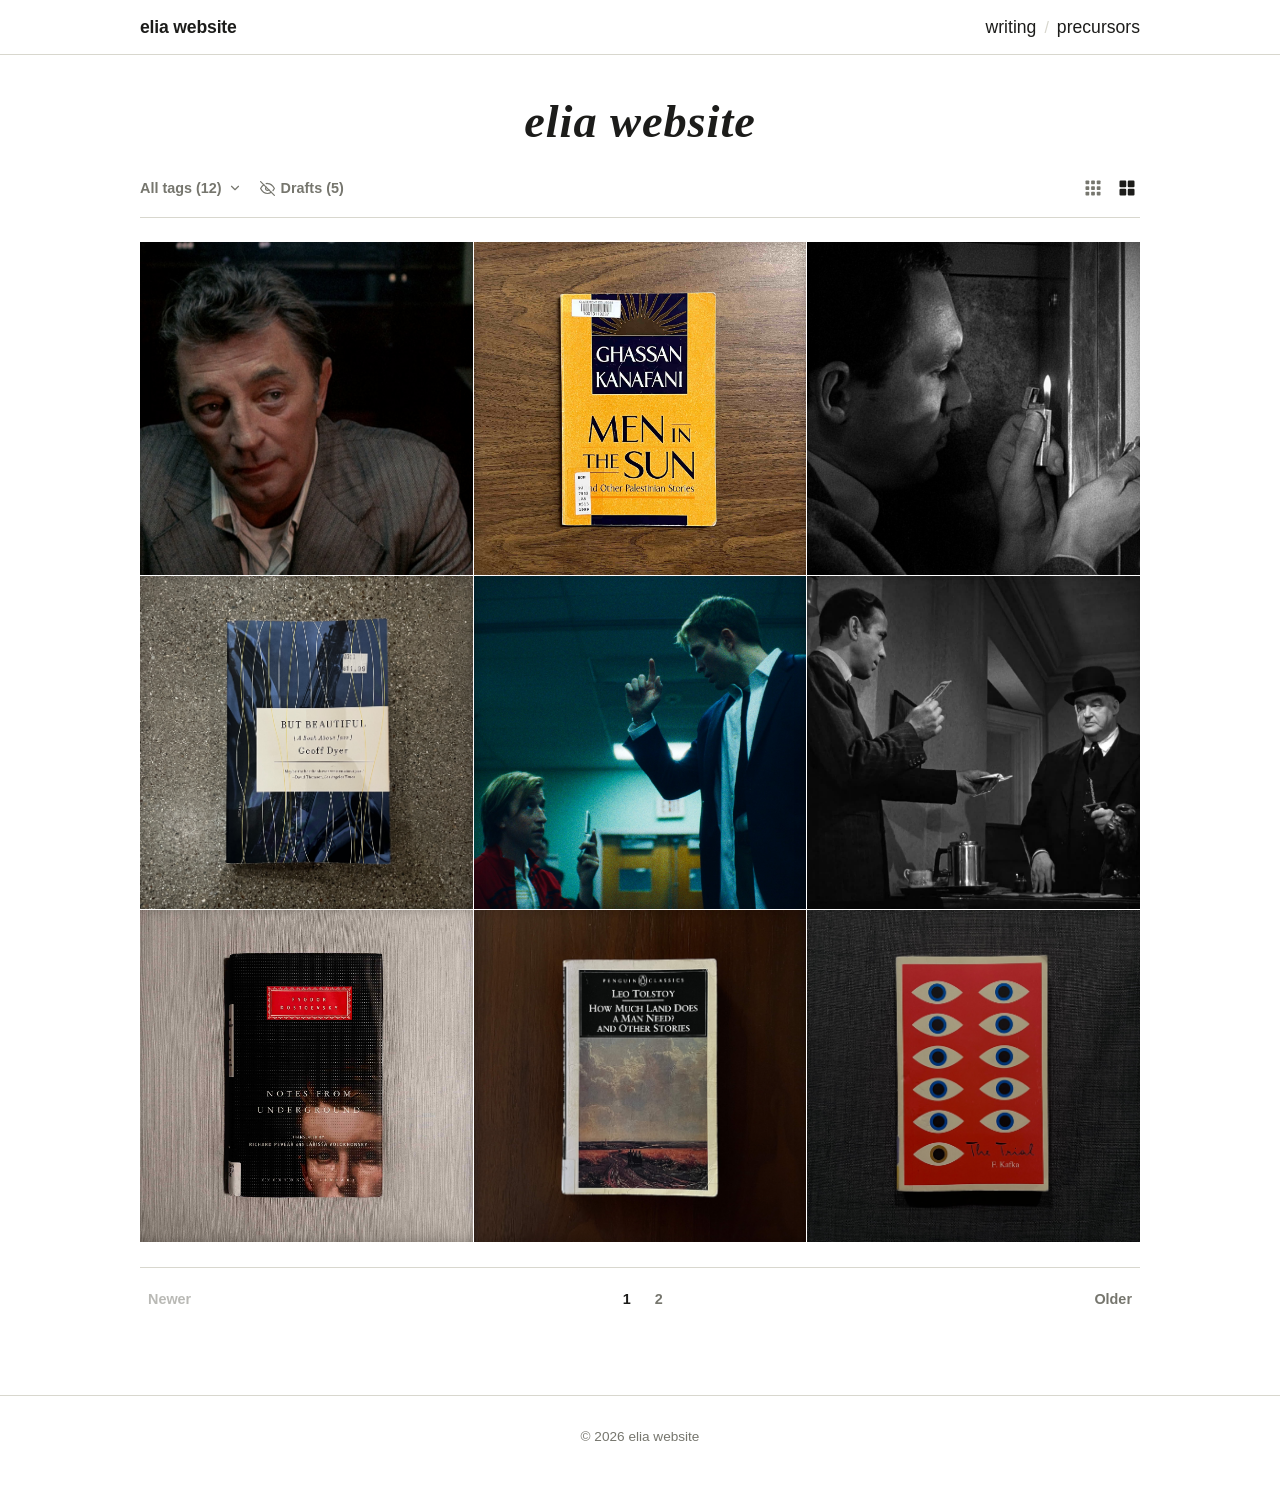
==== commit cca54a58: "Even page-header spacing; Writing description - Shared spacing sizes (--space-sm / --space-lg) for t" ====
--- a/index.html
+++ b/index.html
@@ -3,7 +3,7 @@
 <head>
   <meta charset="UTF-8">
   <meta name="viewport" content="width=device-width, initial-scale=1.0">
-  <title>Sourfruits</title>
+  <title>elia website</title>
   <meta name="description" content="">
 
   <!-- Open Graph / social preview -->
@@ -17,13 +17,13 @@
   <link rel="stylesheet" href="css/styles.css">
 
   <!-- Favicons -->
-  <link rel="icon" type="image/x-icon" href="/images/favicon.ico">
-  <link rel="icon" type="image/png" sizes="16x16" href="/images/favicon-16x16.png">
-  <link rel="icon" type="image/png" sizes="32x32" href="/images/favicon-32x32.png">
-  <link rel="apple-touch-icon" sizes="180x180" href="/images/apple-touch-icon.png">
-  <link rel="icon" type="image/png" sizes="192x192" href="/images/android-chrome-192x192.png">
-  <link rel="icon" type="image/png" sizes="512x512" href="/images/android-chrome-512x512.png">
-  <link rel="manifest" href="/images/site.webmanifest">
+  <link rel="icon" type="image/x-icon" href="images/favicon/favicon.ico">
+  <link rel="icon" type="image/png" sizes="16x16" href="images/favicon/favicon-16x16.png">
+  <link rel="icon" type="image/png" sizes="32x32" href="images/favicon/favicon-32x32.png">
+  <link rel="apple-touch-icon" sizes="180x180" href="images/favicon/apple-touch-icon.png">
+  <link rel="icon" type="image/png" sizes="192x192" href="images/favicon/android-chrome-192x192.png">
+  <link rel="icon" type="image/png" sizes="512x512" href="images/favicon/android-chrome-512x512.png">
+  <link rel="manifest" href="images/favicon/site.webmanifest">
   
 </head>
 <body>
@@ -31,10 +31,9 @@
   <header class="site-header"></header>
 
   <main>
-    <!-- Homepage masthead: eyebrow + site title + closing divider. This lives in
+    <!-- Homepage masthead: site title + closing divider. This lives in
          the page (not js/header.js) because it's homepage content, not chrome. -->
     <div class="site-intro">
-      <p class="site-eyebrow"> </p>
       <h1 class="site-title">elia website</h1>
     </div>
 
--- a/css/styles.css
+++ b/css/styles.css
@@ -41,6 +41,12 @@
   --tag-weight: var(--weight-semibold);   /* medium-bold, matching the byline name */
   --tag-letter-spacing: var(--tracking-normal);
   --tag-gap: 10px;
+  /* Page-header spacing, shared by the homepage, Writing and Precursors:
+     --space-sm between things that belong together (a description and its
+     meta line); --space-lg between separate groups (description → controls,
+     controls → divider line, divider → content). */
+  --space-sm: 10px;
+  --space-lg: 21px;
 
   /* Shared page-heading treatment (post/About, tag, search, tags list). The
      homepage hero title and nav logo are intentionally excepted. */
@@ -899,7 +905,7 @@
   justify-content: flex-end;
   padding: 16px;
   color: #fff;
-  background: linear-gradient(to top, rgba(0,0,0,0.55), rgba(0,0,0,0) 55%);
+  background: linear-gradient(to top, rgba(0,0,0,0.72), rgba(0,0,0,0) 65%);   /* darker hover shade (was 0.55 → 55%) */
   /* Two-layer shadow (tight + soft) behind the caption so the white title/date
      stay legible over bright photos, not just dark ones. Softened a touch so it
      reads as a gentle halo rather than a hard outline. Inherited by the
@@ -1393,13 +1399,14 @@
 
 .related-grid {
   display: grid;
-  grid-template-columns: repeat(3, 1fr);
+  grid-template-columns: repeat(3, minmax(0, 1fr));   /* minmax(0, …) so a card can't widen its column */
   gap: 16px;
 }
 
 .related-card {
   display: flex;
   flex-direction: column;
+  min-width: 0;
   text-decoration: none;
   color: var(--ink);
 }
@@ -1894,6 +1901,13 @@
 .search-heading {
   text-wrap: balance;
 }
+/* Writing cards sit beside a full-width excerpt, so balancing (which narrows
+   every line) looks cramped there. "pretty" keeps lines full and only avoids
+   a lone last word. */
+.writing-card-title,
+.writing-card-sub {
+  text-wrap: pretty;
+}
 
 .status {
   text-align: center;
@@ -1973,9 +1987,11 @@
   letter-spacing: var(--tracking-widest);   /* badge spacing */
   text-transform: uppercase;
 }
+/* Green bar under the title — removed for now. Set display back to block to
+   bring it back. */
 .precursors-title::after {
   content: "";
-  display: block;
+  display: none;   /* was: block */
   width: 44px;
   height: 5px;
   margin: 10px 0 0;   /* left-aligned bar (homepage centers it with auto) */
@@ -1986,7 +2002,7 @@
 .precursors-intro {
   color: var(--muted);
   font-size: var(--text-base);
-  margin: 0 0 0.4rem;   /* gap above comes from the title's 10px bottom margin */
+  margin: 0 0 var(--space-sm);   /* description → its "Learn more · Updated" line */
 }
 /* Meta line under the intro: "Updated <date> · Learn more". The date span and
    the <details> sit inline (flex row); the learn-more cards are a sibling that
@@ -1996,7 +2012,7 @@
   flex-wrap: wrap;
   align-items: baseline;
   gap: 0 8px;
-  margin: 0 0 1.4rem;
+  margin: 0 0 var(--space-lg);   /* meta line → the Graph / List box */
 }
 /* Divider between the intro block and the graph. */
 .precursors-rule {
@@ -2037,12 +2053,12 @@
 .precursors-learn[open] .precursors-learn-toggle::before { transform: rotate(90deg); }
 .precursors-learn-toggle:hover { color: var(--ink); }
 
-/* Two side-by-side quiet cards (thin border, no shadow), stacking on narrow
-   screens. */
+/* Quiet cards (thin border, no shadow). Currently a single full-width card
+   ("Why precursors"); switch back to 1fr 1fr for two side-by-side cards. */
 .precursors-learn-cards {
   flex-basis: 100%;      /* wrap to its own full-width row below the meta line */
   display: grid;
-  grid-template-columns: 1fr 1fr;
+  grid-template-columns: 1fr;
   gap: 16px;
   margin: 0.75rem 0 0;   /* matches the subtitle/toolbar gaps around the toggle */
 }
@@ -2132,8 +2148,8 @@
    (reuses .graph-icon-btn). aria-pressed marks it accent when the row is open. */
 .timeline-btn[hidden] { display: none; }
 .timeline-btn[aria-pressed="true"] { color: var(--accent); border-color: var(--accent); }
-/* Push Threads + clock to the right; the toolbar's right padding stops them at
-   the graph's right edge (the boundary divider). */
+/* Graph / List switch on the left; push Threads + clock to the right. The
+   toolbar's right padding stops them at the graph's right edge (the divider). */
 .thread-filter { margin-left: auto; }
 /* Tuning is pinned in the card zone at the far right — out of the flex flow so
    it never shifts with the other controls or the mode. */
@@ -2345,6 +2361,227 @@
   color: #2b2600;
 }
 .mode-btn:focus-visible { outline: none; color: var(--ink); }
+
+/* Graph / List switch — same look as the old Discovery / Connections toggle
+   (it reuses .mode-toggle for the frame), but its own button class so the
+   mode code never touches it. */
+.view-btn {
+  padding: 6px 14px;
+  border: none;
+  background: none;
+  color: var(--muted);
+  font-family: var(--font-sans);
+  font-size: var(--text-small);
+  text-align: center;
+  cursor: pointer;
+}
+.view-btn + .view-btn { border-left: 1px solid var(--line); }
+.view-btn:hover { color: var(--ink); }
+.view-btn.is-active { background: var(--accent); color: var(--accent-ink); }
+.view-btn:focus-visible { outline: none; color: var(--ink); }
+.timeline-btn.is-list-hidden { display: none; }
+
+/* List view: covers the graph canvas (the left ~2/3) while "List" is on and
+   scrolls on its own, leaving the docked card (right ~1/3) in place — so the
+   page keeps the same 2/3 · 1/3 split in both views, and tapping a row opens
+   its card right there. The graph keeps running underneath, so flipping back
+   is instant. */
+.list-view {
+  position: absolute;
+  top: 0;
+  bottom: 0;
+  left: 0;
+  right: var(--graph-panel-w);
+  z-index: 8;
+  display: flex;
+  flex-direction: column;
+  background: var(--surface);
+}
+.list-view[hidden] { display: none; }
+.cat-filter { position: relative; }
+/* One type scale for every control in the graph box (Graph/List switch,
+   Threads, category + sort dropdowns and their menus): the site's sans at
+   --text-small, regular weight. Buttons otherwise fall back to the browser's
+   own font (Arial) and the homepage tag filter's bolder weight. Selected menu
+   items still go bold (see .thread-option.is-selected). */
+.graph-frame .tag-dropdown-toggle,
+.graph-frame .thread-option,
+.graph-frame .thread-option-count,
+.graph-frame .tag-clear,
+.graph-frame .view-btn {
+  font-family: var(--font-sans);
+  font-size: var(--text-small);
+  font-weight: var(--weight-normal);
+}
+.graph-frame .thread-option.is-selected { font-weight: var(--weight-bold); }
+/* Category + sort dropdowns sit in the toolbar right after the Graph / List
+   switch, only while List is on (one row of buttons, not two). */
+/* min-height matches the 32px clock button that sits here in Graph view, so the
+   toolbar (and the line under it) stays the same height in both views. */
+.list-tools { display: flex; align-items: center; gap: 8px; margin-left: auto; min-height: 32px; }
+.list-tools[hidden] { display: none; }
+/* Threads is a graph-only control (like the clock): hidden in List view, where
+   the category + sort dropdowns take its place on the right. */
+.thread-filter.is-list-hidden { display: none; }
+.list-tools .tag-dropdown-toggle { white-space: nowrap; }
+.lbl-short { display: none; }
+@media (max-width: 560px) {
+  .lbl-long { display: none; }
+  .lbl-short { display: inline; }
+}
+.sort-menu { left: auto; right: 0; min-width: 160px; }   /* opens leftward from the right edge */
+.list-rows {
+  flex: 1 1 auto;
+  min-height: 0;
+  overflow-y: auto;
+  margin: 0;
+  padding: 8px 12px;   /* 12px matches the toolbar, so titles line up with its buttons */
+  list-style: none;
+}
+/* Rows read like a book's table of contents: italic serif number, Georgia
+   title, italic byline, then a dotted leader out to "led to N". */
+.list-row {
+  display: flex;
+  align-items: baseline;
+  gap: 12px;
+  width: 100%;
+  padding: 6px 0;
+  border: none;
+  background: none;
+  color: var(--ink);
+  font-family: var(--font-serif);
+  text-align: left;
+  cursor: pointer;
+}
+.list-row:hover .list-title { text-decoration: underline; text-decoration-thickness: 1px; text-underline-offset: 3px; }
+.list-row:focus-visible { outline: 2px solid var(--accent); outline-offset: -2px; }
+/* Only present when sorted by influence (no empty column otherwise). */
+.list-rank {
+  flex: 0 0 1.4em;
+  color: var(--muted);
+  font-style: italic;
+  font-size: var(--text-tiny);
+  font-variant-numeric: tabular-nums;
+  text-align: left;
+}
+.list-main {
+  flex: 0 1 auto;
+  min-width: 0;
+  display: flex;
+  align-items: baseline;
+  gap: 10px;
+}
+.list-title {
+  flex: 0 1 auto;
+  min-width: 0;
+  overflow: hidden;
+  white-space: nowrap;
+  text-overflow: ellipsis;
+  font-size: var(--text-small);
+  /* Room below the text so the hover underline isn't clipped by overflow:hidden
+     (the negative margin keeps row spacing unchanged). */
+  padding-bottom: 4px;
+  margin-bottom: -4px;
+}
+.list-year { color: var(--muted); }
+.list-by {
+  flex: 0 3 auto;
+  min-width: 0;
+  overflow: hidden;
+  white-space: nowrap;
+  text-overflow: ellipsis;
+  color: var(--muted);
+  font-style: italic;
+  font-size: var(--text-tiny);
+}
+/* The type in a byline: small spaced capitals in the sans, not italic —
+   the same voice as the card's FILM / BOOK label. */
+.list-kind {
+  font-family: var(--font-sans);
+  font-style: normal;
+  font-size: 0.72rem;
+  letter-spacing: var(--tracking-caps);
+  text-transform: uppercase;
+}
+.list-leader {
+  flex: 1 1 24px;
+  min-width: 24px;
+  border-bottom: 1px dotted var(--line);
+  transform: translateY(-4px);
+}
+.list-count {
+  flex-shrink: 0;
+  color: var(--muted);
+  font-size: var(--text-tiny);
+  white-space: nowrap;
+}
+/* Month headings in the "Most recent" sort — same small spaced capitals as the
+   Learn more card label, so the list reads like a dated diary. */
+.list-month {
+  margin: 14px 0 2px;
+  color: var(--muted);
+  font-family: var(--font-sans);
+  font-size: var(--text-tiny);
+  font-weight: var(--weight-semibold);
+  letter-spacing: var(--tracking-caps-wide);
+  text-transform: uppercase;
+}
+/* Year headings above the month subheadings in "By date" — serif, like the
+   titles, so the year reads as the section and the month as the label under it. */
+.list-yearhead {
+  margin: 26px 0 0;
+  color: var(--ink);
+  font-family: var(--font-serif);
+  font-size: var(--text-base);
+  font-weight: var(--weight-bold);
+}
+/* The year is a button that folds its year away; chevron points down when
+   open, right when folded, and a folded year shows its count. */
+.list-yeartoggle {
+  display: inline-flex;
+  align-items: center;
+  gap: 8px;
+  padding: 0;
+  border: none;
+  background: none;
+  color: inherit;
+  font: inherit;
+  cursor: pointer;
+}
+.list-yeartoggle .chevron { color: var(--muted); transition: transform 0.15s ease; }
+.list-yeartoggle[aria-expanded="false"] .chevron { transform: rotate(-90deg); }
+.list-yeartoggle:hover .chevron { color: var(--ink); }
+.list-yeartoggle:focus-visible { outline: 2px solid var(--accent); outline-offset: 2px; }
+.list-yearcount {
+  color: var(--muted);
+  font-family: var(--font-sans);
+  font-size: var(--text-tiny);
+  font-weight: var(--weight-normal);
+  font-variant-numeric: tabular-nums;
+}
+.list-yearhead:first-child { margin-top: 6px; }
+.list-yearhead + .list-month { margin-top: 6px; }
+.list-empty { padding: 16px 4px; color: var(--muted); font-size: var(--text-small); }
+@media (max-width: 560px) {
+  /* Phones: Tuning is hidden, so the toolbar doesn't need to save room for
+     the side card — let the controls use the full width, tighten them, and
+     only wrap if they truly can't fit on one line. */
+  .graph-toolbar { flex-wrap: wrap; row-gap: 8px; gap: 8px; padding-right: 12px; }
+  .graph-toolbar::after { display: none; }
+  .graph-frame .view-btn { padding: 5px 10px; }
+  .graph-frame .graph-toolbar .tag-dropdown-toggle { padding: 5px 8px; }
+}
+@media (max-width: 560px) {
+  .list-rows { padding: 6px 12px; }
+  /* No room for a leader on phones: drop it and stack the byline under the
+     title instead. */
+  /* Phones: the list covers the full width until a row is tapped; then the
+     card slides in beside it (same split as the graph). */
+  .graph-area:not(.has-detail) .list-view { right: 0; }
+  .list-main { flex: 1 1 auto; flex-direction: column; gap: 1px; }
+  .list-title, .list-by { max-width: 100%; }
+  .list-leader { display: none; }
+}
 
 /* Square icon button (Reset) — same look as the full-screen icon, minus its
    corner positioning, so it sits in the top-right group next to Tuning. */
@@ -2676,6 +2913,14 @@
   overflow: hidden;
 }
 .node-detail[hidden] { display: none; }
+/* Phones: the docked panel takes almost half the graph, so hide it (and give
+   its space back to the graph and toolbar) until a node is selected. JS toggles
+   .has-detail on .graph-area in openDetail/closeDetail. */
+@media (max-width: 560px) {
+  .graph-area:not(.has-detail) { --graph-panel-w: 0px; }
+  .graph-area:not(.has-detail) .node-detail { display: none; }
+  .graph-area:not(.has-detail) .graph-toolbar::after { display: none; }
+}
 /* Header stays put; the body takes the remaining height but never scrolls
    itself — the sections inside it scroll. */
 .node-detail > :not(.detail-body) { flex-shrink: 0; }
@@ -2708,6 +2953,32 @@
   cursor: pointer;
 }
 .detail-close:hover { color: var(--ink); }
+/* Card footer: pinned under the scrolling body (never scrolls away), holding
+   "View in graph →" in List view or "View in list →" in Graph view. */
+.detail-foot {
+  flex-shrink: 0;
+  margin-top: 10px;
+  padding-top: 10px;
+  border-top: 1px solid var(--line-light);
+  text-align: right;
+}
+.detail-viewgraph,
+.detail-viewlist {
+  padding: 0;
+  border: none;
+  background: none;
+  color: var(--muted);
+  font-family: var(--font-sans);
+  font-size: var(--text-small);
+  cursor: pointer;
+}
+.detail-viewgraph { display: none; }
+.graph-area.in-list .detail-viewgraph { display: inline-block; }
+.graph-area.in-list .detail-viewlist { display: none; }
+.detail-viewgraph:hover,
+.detail-viewlist:hover { color: var(--ink); text-decoration: underline; text-underline-offset: 3px; }
+/* Brief highlight on the row "View in list" jumped to. */
+.list-row.is-flash { background: rgb(from var(--accent) r g b / 0.14); transition: background 0.6s ease; }
 
 /* Small uppercase eyebrow (the kind/category) above the title. */
 .detail-eyebrow {
@@ -2756,17 +3027,26 @@
 .detail-discovered { margin-top: 8px; }
 .detail-dv-list { list-style: none; margin: 4px 0 0; padding: 0; color: var(--muted); font-size: var(--text-tiny); }
 .detail-dv-list li + li { margin-top: 6px; }
-.detail-dv-date { color: var(--muted); }
-.detail-dv-thread { color: var(--muted); }
-
-/* Connections: a stats label above the list. The section grows to fill the
-   panel's remaining height; its label stays put and the list scrolls within. */
+/* Date ("· <engaged> · Aware <date>") rides inline on the "Discovered via" line;
+   only the thread drops to its own line below. Both muted; the thread line is
+   small in the single-entry meta block and tiny in the multi-path list. */
+/* Date ("· <engaged> · Aware <date>") and thread ("· Thread: X") both ride inline
+   on the "Discovered via" line, each a nowrap unit whose leading "·" is glued to
+   the preceding text — so a wrapped line drops the whole date/thread to the next
+   line without breaking mid-value or ever starting a line with a dot. */
+.detail-dv-date,
+.detail-dv-thread { color: var(--muted); white-space: nowrap; }
+
+/* Connections: a stats label above the list. The section takes only the height
+   its content needs (so Posts sits right beneath it, not shoved to the bottom),
+   but can still shrink and scroll its list when the list is long. Its label
+   stays put and the list scrolls within. */
 .detail-conn-section {
   margin-top: 12px;
   padding-top: 12px;
   border-top: 1px solid var(--line);
   cursor: default;
-  flex: 1 1 auto;
+  flex: 0 1 auto;
   min-height: 0;
   display: flex;
   flex-direction: column;
@@ -2824,6 +3104,14 @@
    lowercase value. The ↳ glyph sits low, so nudge it up to align with the text. */
 .detail-conn-thread { margin-top: 3px; color: var(--muted); font-size: var(--text-tiny); }
 .detail-conn-thread .thread-arrow { position: relative; top: -4px; }
+/* Thread name link (in "Discovered via" and "Led to" thread sub-lines): bold and
+   clickable; underline on hover/focus, then selects the thread. */
+.detail-thread-link {
+  cursor: pointer;
+  text-decoration: none;
+}
+.detail-thread-link:hover,
+.detail-thread-link:focus-visible { text-decoration: underline; outline: none; }
 
 .detail-posts {
   flex: 0 0 auto;
@@ -2908,3 +3196,285 @@
   .nav-precursors:hover .np-letter,
   .nav-precursors:focus-visible .np-letter { top: 0; }
 }
+
+/* Header links: "about / precursors / substack ↗" — normal weight, slash
+   separators, small arrow on the external Substack link. Overrides the
+   precursors link's semibold so all three match (its hover animation stays). */
+.site-nav { gap: 8px; }
+.site-nav .nav-link { color: var(--ink); font-weight: var(--weight-normal); white-space: nowrap; transition: none; }
+.site-nav .nav-link:hover,
+.site-nav .nav-link:focus-visible { color: var(--muted); }
+.site-nav .nav-precursors:hover,
+.site-nav .nav-precursors:focus-visible { color: var(--ink); }
+.nav-sep { color: var(--line); user-select: none; }
+.nav-ext { font-size: 0.8em; margin-left: 2px; color: var(--muted); }
+.header-logo { white-space: nowrap; }
+@media (max-width: 640px) {
+  .site-nav { gap: 4px; }
+  .header-bar-inner { padding-left: 16px; padding-right: 16px; }
+}
+
+/* Links inside post/About text: site ink colour with an underline, not browser blue. */
+.post-body a { color: var(--ink); text-decoration: underline; text-underline-offset: 2px; }
+.post-body a:hover { color: var(--muted); }
+
+/* ---------- Writing page (writing.html / js/writing.js) ----------
+   The homepage's tag filter and drafts toggle, then a list in the same style
+   as the Precursors list (it reuses .list-row / .list-title / .list-kind /
+   .list-month / .list-yearhead): foldable bold years, small-caps months and
+   one-line rows. */
+.writing { max-width: var(--maxw); margin: 0 auto; }
+.writing-heading { margin-bottom: 10px; }   /* matches the Precursors title → intro gap */
+.writing-intro { margin-bottom: var(--space-lg); }   /* intro → filter matches the homepage title → filter gap */
+
+.writing-bar {
+  display: flex;
+  align-items: flex-end;
+  justify-content: space-between;
+  gap: 16px;
+  border-bottom: 1px solid var(--line-light);
+}
+/* Filter → line gap matches the homepage's (21px). */
+.writing-bar .tag-filter { margin-bottom: calc(var(--space-lg) - 1px); }
+.writing-bar .drafts-toggle { margin-bottom: calc(var(--space-lg) - 1px); flex-shrink: 0; white-space: nowrap; }
+
+.writing-index { list-style: none; margin: 0; padding: 0; }
+.writing-row { text-decoration: none; }
+.writing-row.is-draft .list-title { color: var(--muted); }
+
+/* "More like this" card for a piece with no photo: an empty square. */
+/* "More like this" card for a piece with no photo: a square "page" showing the
+   piece's opening words in Georgia, instead of an empty box. */
+.related-thumb.is-text {
+  width: 100%;
+  aspect-ratio: 1 / 1;
+  background: var(--line-light);
+  padding: 12px;
+  box-sizing: border-box;
+}
+.related-thumb-text {
+  display: -webkit-box;
+  -webkit-box-orient: vertical;
+  -webkit-line-clamp: 7;
+  overflow: hidden;
+  font-family: var(--font-serif);
+  font-size: 0.8rem;
+  line-height: 1.5;
+  color: var(--muted);
+  white-space: pre-line;
+}
+
+
+
+/* ---------- About page ----------
+   Laid out like a post page (same title, byline, rule and serif reading text).
+   The last paragraph is a grey sign-off. */
+.about-post .post-body > p:last-child { color: var(--muted); }
+
+/* ---------- One title style for every page ----------
+   Every page title matches the homepage masthead's look: Georgia italic, bold,
+   left-aligned, no green accent bar (posts 2rem). The About, Precursors and Writing page
+   titles are extra bold (800) and a step larger (--text-display, 2.4rem —
+   the size Precursors used to be). (The homepage's italic "elia website"
+   masthead is the one deliberate exception.) Pages without a back link give
+   the title the same gap below the header. */
+.post-title,
+.page-heading,
+.precursors-title,
+.tag-heading,
+.tags-heading,
+#tag-heading,
+.search-heading {
+  font-family: var(--font-serif);
+  font-size: var(--text-heading-lg);
+  font-weight: var(--weight-bold);
+  font-style: italic;
+  letter-spacing: var(--tracking-normal);
+  text-align: left;
+}
+/* Post pages keep their original title look: sans-serif, upright, bold. */
+#post .post-title { font-family: var(--font-serif); font-style: normal; font-weight: var(--weight-normal); }
+.about-post .post-title,
+.writing-heading,
+.precursors-title { font-weight: var(--weight-heavy); font-size: var(--text-display); }
+.page-heading::after,
+.precursors-title::after,
+.tags-heading::after { display: none; }
+.about-post .post-title,
+.page-heading,
+.precursors-title,
+.tags-heading { margin-top: var(--header-gap-sub); }
+.tags-heading { margin-left: 0; margin-right: 0; }
+
+/* Writing page cards: a grid at the homepage's width — 2 across on desktop
+   and tablets, 1 on phones. Each card: serif title, a small "tag · date"
+   line, the italic subtitle, and a short excerpt in the reading font. */
+.writing-group { margin: 0; }
+.writing-grid {
+  list-style: none;
+  margin: 14px 0 0;
+  padding: 0;
+  display: grid;
+  grid-template-columns: repeat(2, minmax(0, 1fr));
+  column-gap: 56px;
+  row-gap: 0;
+}
+/* A thin line between pieces, halfway through the 44px gap between rows, so the
+   spacing between cards is unchanged. One line per card (not across the row);
+   none above the first row or below the last row of each year. */
+.writing-grid > li { padding: 22px 0; border-bottom: 1px solid var(--line-light); }
+.writing-grid > li:nth-child(-n+2) { padding-top: 0; }
+.writing-grid > li:last-child,
+.writing-grid > li:nth-last-child(2):nth-child(odd) { border-bottom: 0; padding-bottom: 0; }
+@media (max-width: 600px) {
+  .writing-grid { grid-template-columns: minmax(0, 1fr); }
+  .writing-grid > li { padding: 14px 0; }
+  .writing-grid > li:first-child { padding-top: 0; }
+  .writing-grid > li:nth-child(2) { padding-top: 14px; }
+  .writing-grid > li:nth-last-child(2):nth-child(odd) { border-bottom: 1px solid var(--line-light); padding-bottom: 14px; }
+}
+.writing-card { display: flex; flex-direction: column; gap: 6px; min-width: 0; color: var(--ink); text-decoration: none; }
+.writing-card-title { font-family: var(--font-serif); font-size: 1.45rem; line-height: 1.25; }
+/* "OCTOBER 12, 2026 · POEM" above the title: Georgia in spaced capitals,
+   grey (like the subtitle), on one line — the date always whole, tags trimmed to "+N more"
+   (js/writing.js). */
+.writing-card-info {
+  display: flex;
+  align-items: baseline;
+  min-width: 0;
+  margin-bottom: 2px;
+  font-family: var(--font-serif);
+  font-size: 0.8rem;
+  letter-spacing: 0.08em;
+  text-transform: uppercase;
+  color: var(--muted);
+}
+.writing-card-date { flex: none; }
+.writing-card-info > .writing-card-sep { flex: none; }
+.writing-card-tags {
+  flex: 0 1 auto;
+  min-width: 0;
+  white-space: nowrap;
+  overflow: hidden;
+  text-overflow: ellipsis;
+}
+.writing-card-tag { font-weight: var(--weight-normal); }
+.writing-card-sep { margin: 0 0.6em; }
+.writing-card-sub { font-family: var(--font-serif); font-style: italic; color: var(--muted); font-size: 1rem; line-height: 1.4; }
+.writing-card-excerpt {
+  font-family: var(--font-serif);
+  font-size: 0.95rem;
+  line-height: 1.65;
+  color: var(--ink);
+  margin-top: 4px;
+}
+.writing-card:hover .writing-card-title { text-decoration: underline; text-decoration-thickness: 1px; text-underline-offset: 4px; }
+.writing-card.is-draft { opacity: 0.6; }
+.writing-label {
+  margin: 0;
+  color: var(--muted);
+  font-size: var(--text-tiny);
+  font-weight: var(--weight-semibold);
+  letter-spacing: var(--tracking-caps-wide);
+  text-transform: uppercase;
+}
+/* Between years: a full-width line (same as the one under the filter), halfway
+   through the gap so the spacing stays the same. */
+.writing-group + .writing-group { margin-top: 22px; padding-top: 15px; border-top: 1px solid var(--line-light); }   /* 15 + the heading's own ~7px = 22 */
+@media (max-width: 600px) {
+  .writing-card-title { font-size: 1.3rem; }
+  .writing-group + .writing-group { margin-top: 16px; padding-top: 9px; }
+}
+
+/* Year headings on Writing: like Precursors' (dark bold serif, foldable). */
+.writing-yearhead {
+  font-family: var(--font-serif);
+  font-size: 1.25rem;
+  font-weight: var(--weight-bold);
+  font-style: normal;
+  color: var(--ink);
+  margin: 0;
+}
+/* Line → first year matches filter → line (21px), so both sides are even. */
+#writing-list { margin-top: var(--space-lg); }
+.writing-yearhead .list-yearcount { font-style: normal; }
+
+/* Date + tags lines on post pages and the homepage's phone captions use the
+   same look as the Writing cards: Georgia in small spaced capitals, grey,
+   regular weight. */
+.post-meta,
+.tile-meta-info {
+  font-family: var(--font-serif);
+  font-size: 0.8rem;
+  letter-spacing: 0.08em;
+  text-transform: uppercase;
+  color: var(--muted);
+}
+.post-meta .post-tag,
+.post-meta .tags-more,
+.tile-meta-tag,
+.tile-meta-info .tags-more {
+  font-weight: var(--weight-normal);
+  letter-spacing: inherit;
+}
+/* A "·" between the date and the tags (only when there are tags), matching the
+   Writing cards' "NOVEMBER 14, 2026 · ESSAY". */
+.post-meta .post-date { margin-right: 0; }
+.post-meta .post-date:not(:last-child)::after {
+  content: "·";
+  margin-left: calc(var(--tag-gap) / 2);
+}
+.tile-meta-date { margin-right: 0; }
+.tile-meta-date:not(:last-child)::after {
+  content: "·";
+  margin: 0 calc(var(--tag-gap) / 2);
+}
+
+/* Subtitles and the "by Elia C" byline in Georgia (post pages and the
+   homepage's phone captions), keeping their size, weight and italics. */
+.post-subtitle,
+.tile-meta-subtitle,
+.post-byline { font-family: var(--font-serif); }
+
+/* Homepage phone captions: title in Georgia, regular weight, like post titles. */
+.tile-meta-title { font-family: var(--font-serif); font-weight: var(--weight-normal); }
+
+/* Anything that names a piece is Georgia: "More like this" cards and the
+   homepage's hover captions. (The previous/next link stays sans — it's a
+   control, like ← Back.)
+   Their date/tag lines use the same small grey Georgia capitals as posts. */
+.related-title,
+.tile-title {
+  font-family: var(--font-serif);
+  font-weight: var(--weight-normal);
+}
+.related-tags,
+.tile-date {
+  font-family: var(--font-serif);
+  text-transform: uppercase;
+  letter-spacing: 0.08em;
+  font-size: 0.75rem;
+}
+.related-tag,
+.related-tags .tags-more { font-weight: var(--weight-normal); letter-spacing: inherit; }
+/* "More like this" card titles: Georgia, bold. */
+.related-title { font-weight: var(--weight-bold); }
+/* "More like this" tags a step smaller than the title (was 14.4px). */
+.related-tag,
+.related-tags .tags-more,
+.related-tags > * + *::before { font-size: 0.78rem; }
+
+/* Poems (`layout: poem`): line breaks kept as written (js/post.js), each
+   stanza a paragraph with a little more air between stanzas. */
+.post-body.is-poem p { margin-bottom: 1.6em; line-height: 1.75; }
+
+/* Title → description: big titles carry a lot of empty space under their
+   letters, so the description is pulled up to sit ~19px below the letters on
+   every page (Writing's "g" hangs lower, so it needs less pull). */
+.precursors-title { margin-bottom: -5px; }
+.writing-heading { margin-bottom: -1px; }
+
+/* Homepage: the big centred title needs a little more air above it than other
+   pages' titles, so it sits evenly between the header and the filter row (the
+   empty label slot that used to sit here provided this 10px). */
+.site-intro .site-title { margin-top: 10px; }
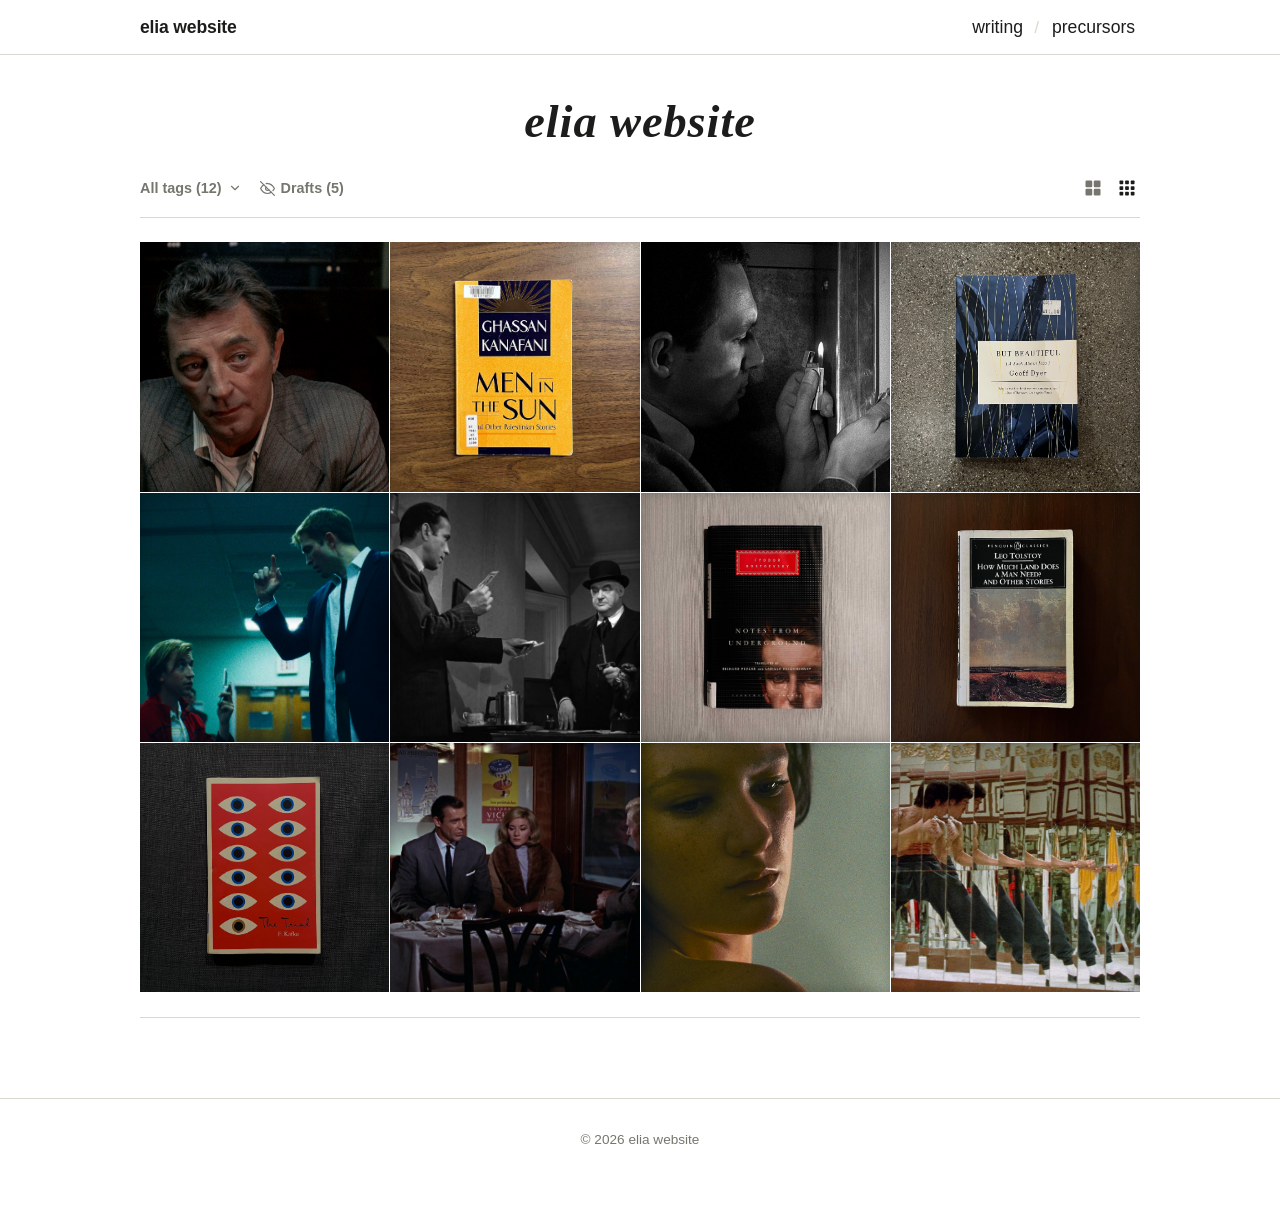
==== commit fa13beac: "Compact grid by default; bold current page in the header - Homepage opens in the compact grid (4 acr" ====
--- a/index.html
+++ b/index.html
@@ -67,6 +67,14 @@
         </button>
       </div>
         <div class="density-toggle" role="group" aria-label="Grid density">
+          <button type="button" class="density-btn" data-density="normal" aria-label="Normal grid" aria-pressed="false">
+            <svg viewBox="0 0 24 24" width="18" height="18" fill="currentColor" aria-hidden="true">
+              <rect x="2" y="2" width="9" height="9" rx="1.5"></rect>
+              <rect x="13" y="2" width="9" height="9" rx="1.5"></rect>
+              <rect x="2" y="13" width="9" height="9" rx="1.5"></rect>
+              <rect x="13" y="13" width="9" height="9" rx="1.5"></rect>
+            </svg>
+          </button>
           <button type="button" class="density-btn" data-density="compact" aria-label="Compact grid" aria-pressed="false">
             <svg viewBox="0 0 24 24" width="18" height="18" fill="currentColor" aria-hidden="true">
               <rect x="2" y="2" width="5" height="5" rx="1"></rect>
@@ -78,14 +86,6 @@
               <rect x="2" y="17" width="5" height="5" rx="1"></rect>
               <rect x="9.5" y="17" width="5" height="5" rx="1"></rect>
               <rect x="17" y="17" width="5" height="5" rx="1"></rect>
-            </svg>
-          </button>
-          <button type="button" class="density-btn" data-density="normal" aria-label="Normal grid" aria-pressed="false">
-            <svg viewBox="0 0 24 24" width="18" height="18" fill="currentColor" aria-hidden="true">
-              <rect x="2" y="2" width="9" height="9" rx="1.5"></rect>
-              <rect x="13" y="2" width="9" height="9" rx="1.5"></rect>
-              <rect x="2" y="13" width="9" height="9" rx="1.5"></rect>
-              <rect x="13" y="13" width="9" height="9" rx="1.5"></rect>
             </svg>
           </button>
         </div>
--- a/css/styles.css
+++ b/css/styles.css
@@ -2377,7 +2377,7 @@
 }
 .view-btn + .view-btn { border-left: 1px solid var(--line); }
 .view-btn:hover { color: var(--ink); }
-.view-btn.is-active { background: var(--accent); color: var(--accent-ink); }
+.view-btn.is-active { background: var(--line-light); color: var(--ink); }   /* quiet grey, not the green accent */
 .view-btn:focus-visible { outline: none; color: var(--ink); }
 .timeline-btn.is-list-hidden { display: none; }
 
@@ -3478,3 +3478,27 @@
    pages' titles, so it sits evenly between the header and the filter row (the
    empty label slot that used to sit here provided this 10px). */
 .site-intro .site-title { margin-top: 10px; }
+
+/* "Why precursors" card text a step smaller than body text (was 17.6px). */
+.precursors-card p { font-size: 1rem; }
+
+/* Tag page (tag.html): laid out like Writing / Precursors — the tag as a big
+   italic title, a grey "7 posts tagged film." line, the divider, the grid. */
+#tag-heading.tag-page-title { font-size: var(--text-display); font-weight: var(--weight-heavy); text-align: left; margin: 0 0 -5px; }   /* ← Back above provides the top gap, as on posts */
+.tag-page-title + .tag-intro + .tag-rule { margin: 0 auto 24px; }   /* line → grid, as on the homepage */
+.tag-intro { margin: 0 0 var(--space-lg); }
+.tag-intro:empty { display: none; }
+
+/* Tag pages: one narrow column (the post reading width), one compact card per
+   row (no excerpt), read top to bottom in date order. */
+.tag-page { max-width: var(--post-width); margin: 0 auto; }
+.writing-grid.is-compact { grid-template-columns: minmax(0, 1fr); }
+.writing-grid.is-compact > li { padding: 16px 0; }
+.writing-grid.is-compact > li:first-child { padding-top: 0; }
+.writing-grid.is-compact > li:nth-child(2) { padding-top: 16px; }
+.writing-grid.is-compact > li:nth-last-child(2):nth-child(odd) { border-bottom: 1px solid var(--line-light); padding-bottom: 16px; }
+.writing-grid.is-compact > li:last-child { border-bottom: 0; padding-bottom: 0; }
+
+/* Header link for the current page: bold, so you can see where you are. */
+.site-nav .nav-link { display: inline-block; text-align: center; }   /* room reserved for bold (js/header.js) */
+.site-nav .nav-link.is-current { font-weight: var(--weight-semibold); }
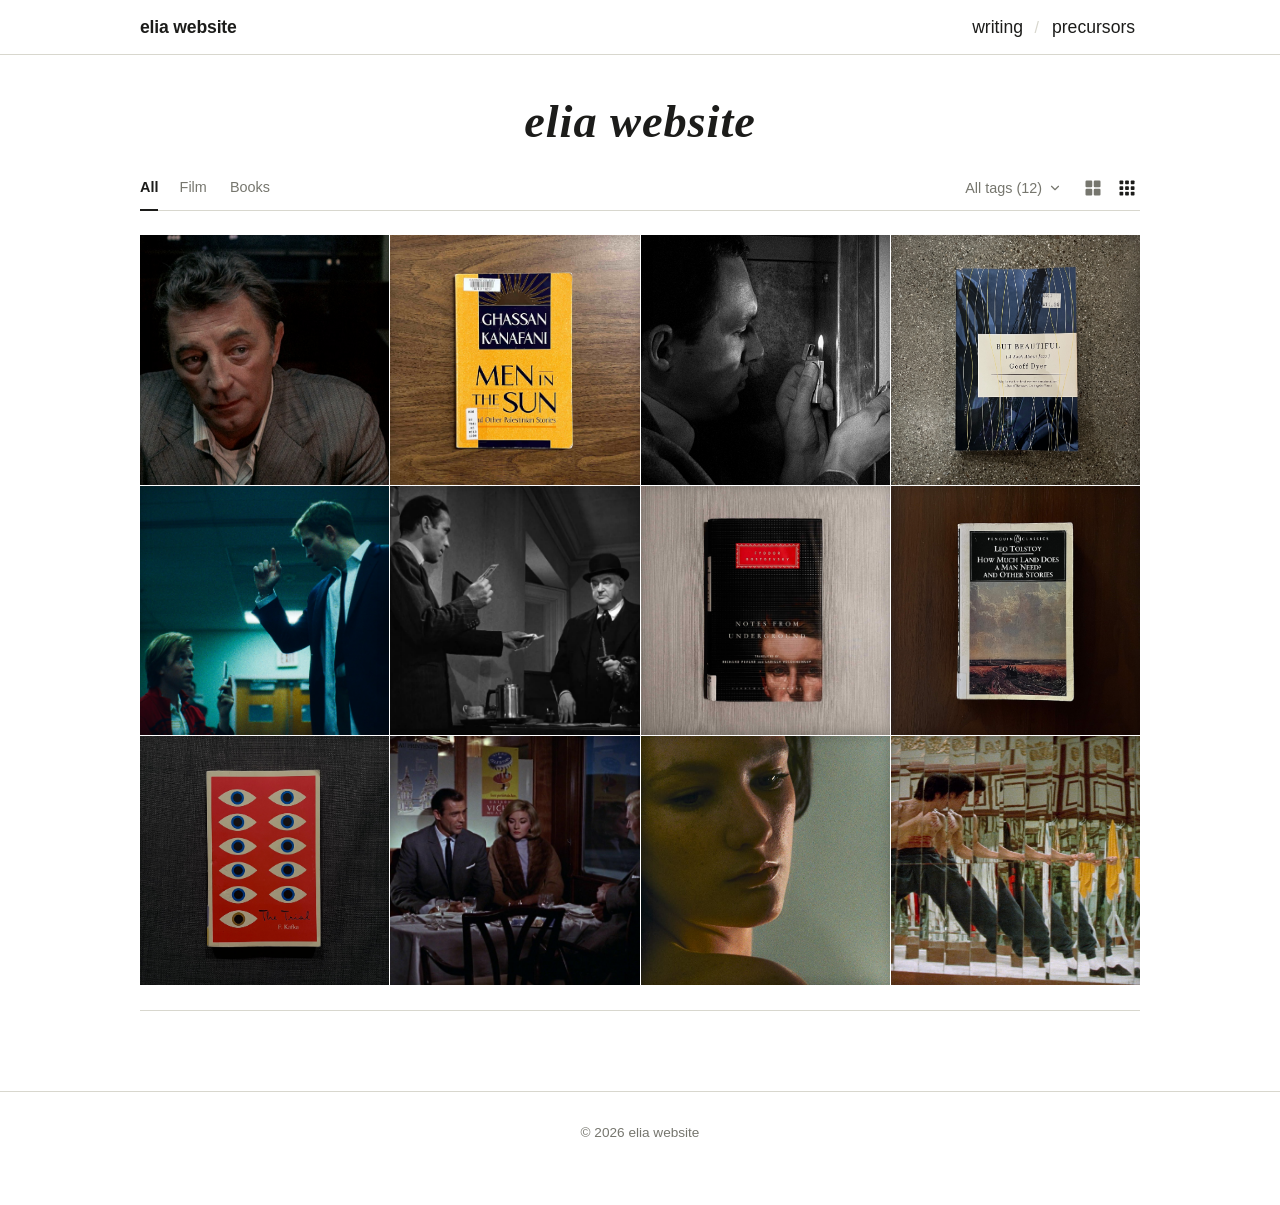
==== commit 63ec1a35: "Tag kinds, matching filter bars, and post heading spacing - data/tags.txt sets each tag's kind (leng" ====
--- a/index.html
+++ b/index.html
@@ -43,17 +43,8 @@
          above the hero-rule divider, which now closes off the masthead+toolbar. -->
     <div class="controls">
       <div class="controls-left">
-      <div class="tag-filter" id="tag-filter">
-        <button type="button" class="tag-dropdown-toggle" id="tag-dropdown-toggle" aria-haspopup="true" aria-expanded="false">
-          <span class="tag-dropdown-label" id="tag-dropdown-label">All tags</span>
-          <svg class="chevron" viewBox="0 0 24 24" width="14" height="14" fill="none" stroke="currentColor" stroke-width="2" stroke-linecap="round" stroke-linejoin="round" aria-hidden="true">
-            <polyline points="6 9 12 15 18 9"></polyline>
-          </svg>
-        </button>
-        <div class="tag-dropdown-menu" id="tag-dropdown-menu" role="group" aria-label="Filter posts by tag" hidden>
-          <!-- Clear-all + tag checkboxes are injected here by js/main.js -->
-        </div>
-      </div>
+      <!-- One tab per medium (All · Film · Books · Music, from data/tags.txt) -->
+      <div class="form-tabs medium-tabs" id="medium-tabs" role="group" aria-label="Filter by medium" hidden></div>
         <button type="button" class="drafts-toggle" id="drafts-toggle" aria-pressed="false" hidden>
           <svg class="drafts-icon drafts-icon-open" viewBox="0 0 24 24" width="15" height="15" fill="none" stroke="currentColor" stroke-width="2" stroke-linecap="round" stroke-linejoin="round" aria-hidden="true">
             <path d="M1 12s4-7 11-7 11 7 11 7-4 7-11 7-11-7-11-7z"></path>
@@ -65,6 +56,18 @@
           </svg>
           <span class="drafts-label">Drafts</span>
         </button>
+      </div>
+      <div class="controls-right">
+      <div class="tag-filter" id="tag-filter">
+        <button type="button" class="tag-dropdown-toggle" id="tag-dropdown-toggle" aria-haspopup="true" aria-expanded="false">
+          <span class="tag-dropdown-label" id="tag-dropdown-label">All tags</span>
+          <svg class="chevron" viewBox="0 0 24 24" width="14" height="14" fill="none" stroke="currentColor" stroke-width="2" stroke-linecap="round" stroke-linejoin="round" aria-hidden="true">
+            <polyline points="6 9 12 15 18 9"></polyline>
+          </svg>
+        </button>
+        <div class="tag-dropdown-menu" id="tag-dropdown-menu" role="group" aria-label="Filter by tag" hidden>
+          <!-- Clear-all + tag checkboxes are injected here by js/main.js -->
+        </div>
       </div>
         <div class="density-toggle" role="group" aria-label="Grid density">
           <button type="button" class="density-btn" data-density="normal" aria-label="Normal grid" aria-pressed="false">
--- a/css/styles.css
+++ b/css/styles.css
@@ -693,7 +693,7 @@
   left: 0;
   z-index: 20;
   min-width: 170px;
-  max-height: 240px;
+  max-height: 300px;   /* room for ~8 tags before the list scrolls */
   /* Flex column: the tag list scrolls, the divider + Clear all stay pinned at
      the bottom. No horizontal padding so row hovers run edge to edge. */
   display: flex;
@@ -750,7 +750,7 @@
   display: flex;
   align-items: center;
   gap: 8px;
-  padding: 6px 12px;
+  padding: 3px 12px;
   font-size: var(--text-small);
   color: var(--ink);
   cursor: pointer;
@@ -3502,3 +3502,147 @@
 /* Header link for the current page: bold, so you can see where you are. */
 .site-nav .nav-link { display: inline-block; text-align: center; }   /* room reserved for bold (js/header.js) */
 .site-nav .nav-link.is-current { font-weight: var(--weight-semibold); }
+
+/* Homepage: the Drafts switch as the last row of the tags menu, under a line. */
+.drafts-toggle.drafts-in-menu {
+  flex-shrink: 0;
+  width: 100%;
+  padding: 5px 12px;
+  margin-top: 4px;
+  border-top: 1px solid var(--line);
+  text-align: left;
+  font-weight: var(--weight-normal);   /* plain, like the tag rows above it */
+  transition: background 0.2s ease, color 0.2s ease;
+}
+.drafts-toggle.drafts-in-menu:hover { background: rgb(from var(--accent) r g b / 0.12); }
+
+/* Post heading rhythm: title, subtitle, byline and date line sit an even ~12px
+   apart. Their line-heights are tightened so the gaps are set by the margins,
+   not by the extra leading of each font size (which made them uneven). */
+#post .post-title { line-height: 1.2; margin-bottom: 6px; }
+#post .post-subtitle { line-height: 1.4; margin-bottom: 6px; }
+#post .post-byline { line-height: 1.4; margin-bottom: 6px; }
+#post .post-meta { line-height: 1.4; }
+
+/* Tag menus: hairline between tag kinds (length / form / subject, see
+   data/tags.txt). */
+.tag-group-line { height: 1px; margin: 3px 12px; background: var(--line-light); }
+
+/* Writing toolbar: form tabs (All · Essay · Poem…) on the left, sitting on the
+   bar's bottom line; subject dropdown + Drafts on the right. */
+.writing-bar-right { display: flex; align-items: flex-end; gap: 16px; margin-left: auto; }
+.form-tabs { display: flex; flex-wrap: wrap; gap: 0 20px; }
+.form-tab {
+  padding: 0 0 calc(var(--space-lg) - 1px);
+  margin-bottom: -1px;
+  border: 0;
+  border-bottom: 1.5px solid transparent;
+  background: none;
+  font: inherit;
+  font-size: var(--text-small);
+  font-weight: var(--weight-normal);   /* plain, like the header links; the */
+  color: var(--muted);                 /* current tab goes dark + semibold  */
+  cursor: pointer;
+  transition: color 0.2s ease;
+}
+.form-tab:hover { color: var(--ink); }
+.form-tab.is-on { color: var(--ink); font-weight: var(--weight-semibold); border-bottom-color: var(--ink); }
+.form-tab-count { font-weight: var(--weight-normal); margin-left: 2px; }
+/* Reserve each tab's bold width so the row doesn't shift when one is picked. */
+.form-tab-name { display: inline-flex; flex-direction: column; }
+.form-tab-name::after { content: attr(data-label); font-weight: var(--weight-semibold); height: 0; overflow: hidden; visibility: hidden; }
+.writing-bar .tag-dropdown-toggle { white-space: nowrap; }
+/* Phone: subjects + Drafts on their own row above; the form tabs sit on the
+   line below and scroll sideways if there are many. */
+@media (max-width: 640px) {
+  .writing-bar { flex-wrap: wrap; gap: 0; }
+  .writing-bar-right { order: -1; width: 100%; margin-left: 0; justify-content: space-between; }
+  .writing-bar-right .tag-filter,
+  .writing-bar-right .drafts-toggle { margin-bottom: 14px; }
+  .form-tabs { flex-wrap: nowrap; overflow-x: auto; scrollbar-width: none; max-width: 100%; }
+  .form-tab { white-space: nowrap; margin-bottom: 0; }
+}
+/* The Writing subject menu hangs from the right (its button sits at the right
+   end of the bar), so it doesn't run off the page. */
+.writing-bar-right .tag-dropdown-menu { left: auto; right: 0; }
+/* Inside the menu, Drafts drops the bottom margin it has when it sits in the
+   Writing bar (that left an empty strip under it). */
+.tag-dropdown-menu .drafts-toggle.drafts-in-menu { margin-bottom: 0; }
+/* The current form tab is underlined right under its word (not down on the
+   bar's line, where it floated far below the text). */
+.form-tab, .form-tab.is-on { border-bottom-color: transparent; }
+.form-tab.is-on .form-tab-name {
+  text-decoration: underline;
+  text-decoration-thickness: 1.5px;
+  text-underline-offset: 6px;
+}
+
+/* Homepage toolbar (same family as Writing's): length tabs on the left; the
+   subject dropdown + density toggle on the right. The tabs here sit in a
+   centred row, so they don't need Writing's bottom padding. */
+.controls-right { display: flex; align-items: center; gap: 18px; margin-left: auto; }
+.controls-right .tag-dropdown-menu { left: auto; right: 0; }
+.controls .form-tab { padding: 0; margin: 0; }
+@media (max-width: 640px) {
+  .controls .form-tabs { flex-wrap: nowrap; gap: 0 16px; }
+  .controls .form-tab { white-space: nowrap; }
+}
+.controls-right .tag-dropdown-toggle { white-space: nowrap; }
+/* Phone: subjects + density on a row above, the length tabs on their own row
+   below (same stacking as the Writing bar). */
+@media (max-width: 640px) {
+  .controls { flex-wrap: wrap; row-gap: 14px; }
+  .controls-right { order: -1; width: 100%; margin-left: 0; justify-content: space-between; }
+}
+
+/* After the first load, filtering swaps tiles without replaying their fade-in
+   (js/main.js adds .is-settled). */
+.grid.is-settled .tile { animation: none; }
+
+/* The "All tags" / "All subjects" dropdown buttons: regular weight, like the
+   tabs beside them (they were semibold, which read as heavy). */
+.controls .tag-dropdown-toggle,
+.writing-bar .tag-dropdown-toggle { font-weight: var(--weight-normal); }
+/* Dropdown row hovers: a faint grey wash instead of the green accent. */
+.tag-option:hover,
+.tag-clear:hover:not(:disabled),
+.drafts-toggle.drafts-in-menu:hover { background: rgb(from var(--ink) r g b / 0.06); }
+
+/* ---------- Tabs on the divider (Letterboxd-style) ----------
+   The current tab's 2px line sits ON the bar's divider, the width of its word.
+   Everything in the bar sits the same --tab-gap above that line. */
+:root { --tab-gap: 10px; }
+.form-tab.is-on .form-tab-name { text-decoration: none; }
+.form-tab,
+.controls .form-tab {
+  padding: 0 0 var(--tab-gap);
+  margin-bottom: -1px;               /* overlap the 1px divider */
+  border-bottom: 2px solid transparent;
+}
+.form-tab.is-on { border-bottom-color: var(--ink); }
+
+/* Writing: the divider is the bar's own bottom border. */
+.writing-bar .tag-filter,
+.writing-bar-right .drafts-toggle { margin-bottom: calc(var(--tab-gap) + 3px); }   /* text lines up with the tabs' */
+
+/* Homepage: the toolbar sits right on the divider (hero-rule) below it. */
+.controls { align-items: flex-end; margin-bottom: 0; }
+.controls + .hero-rule { margin-top: 0; }
+.controls-right { margin-bottom: calc(var(--tab-gap) - 1px); }
+
+@media (max-width: 640px) {
+  .writing-bar-right .tag-filter,
+  .writing-bar-right .drafts-toggle { margin-bottom: 14px; }
+  /* The tab row scrolls sideways here, which would clip a tab's overlap, so
+     the whole row overlaps the divider instead. */
+  .form-tab, .controls .form-tab { margin-bottom: 0; }
+  .form-tabs { margin-bottom: -1px; }
+  .controls-right { margin-bottom: 0; }
+}
+
+/* Tag menus: a tag that would leave no posts (given what's ticked) is greyed
+   out and can't be ticked. */
+.tag-option.is-empty { opacity: 0.35; cursor: default; }
+.tag-option.is-empty:hover { background: none; }
+.form-tab.is-empty { opacity: 0.35; cursor: default; }
+.form-tab.is-empty:hover { color: var(--muted); }
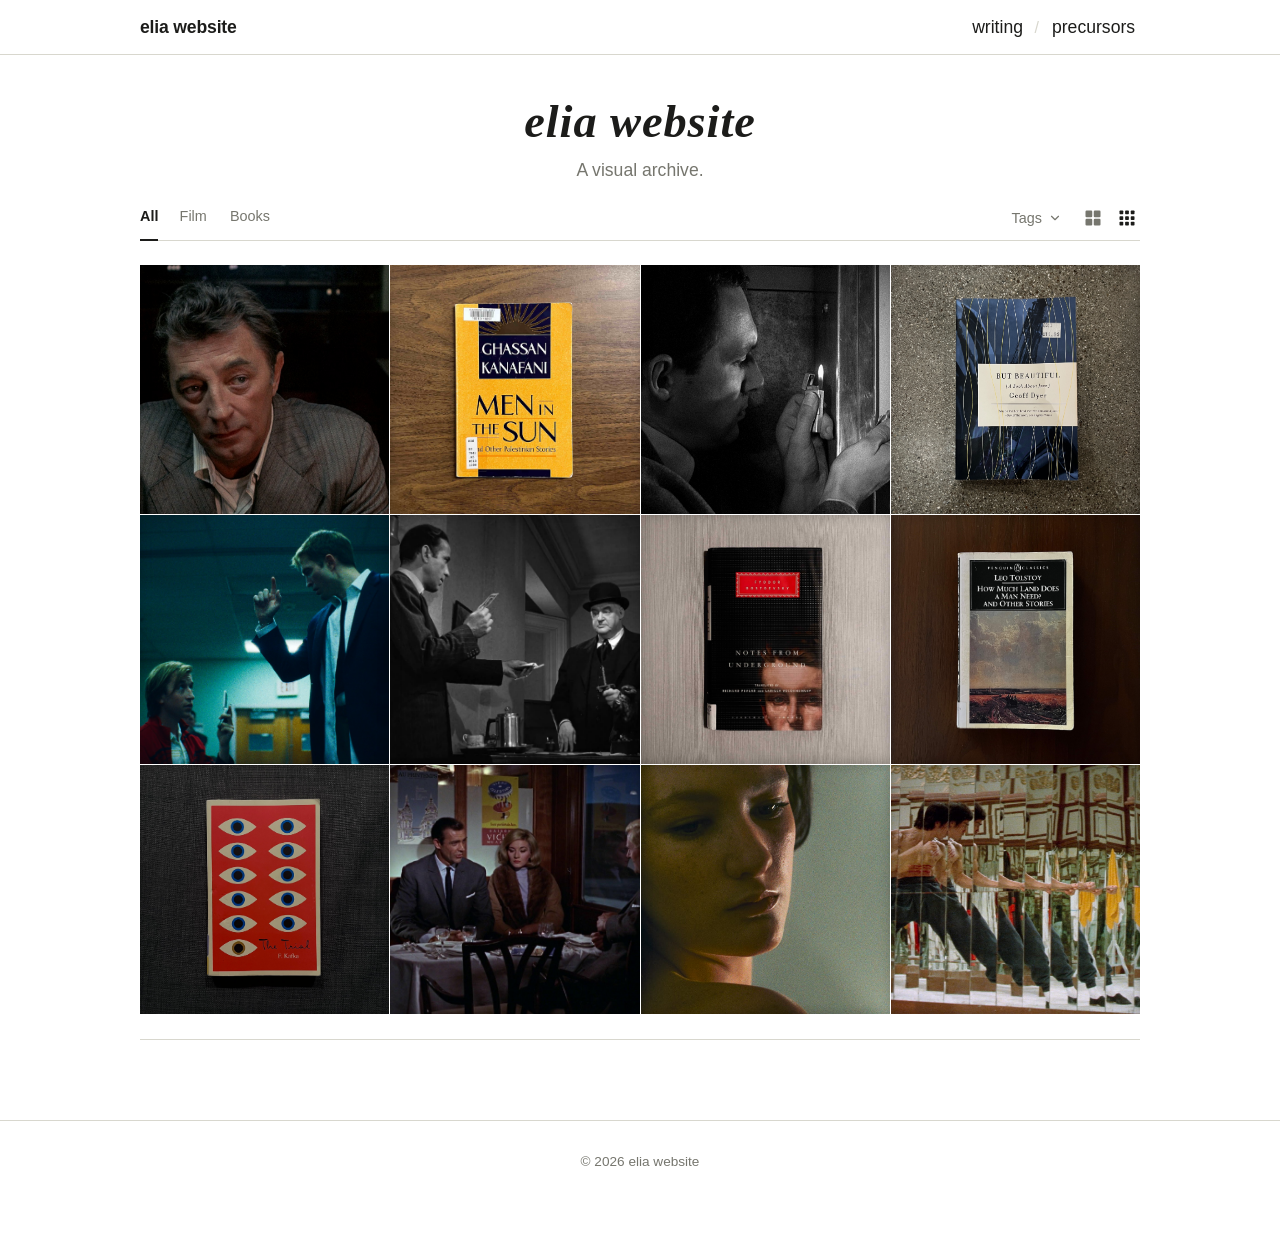
==== commit ed10c0ea: "Writing side index, one-line phone toolbars, homepage tagline - Writing on computers: a side index (" ====
--- a/index.html
+++ b/index.html
@@ -35,6 +35,7 @@
          the page (not js/header.js) because it's homepage content, not chrome. -->
     <div class="site-intro">
       <h1 class="site-title">elia website</h1>
+      <p class="site-tagline">A visual archive.</p>
     </div>
 
     <!-- Full photo grid: multi-select tag filter, drafts toggle, and pagination,
@@ -60,7 +61,7 @@
       <div class="controls-right">
       <div class="tag-filter" id="tag-filter">
         <button type="button" class="tag-dropdown-toggle" id="tag-dropdown-toggle" aria-haspopup="true" aria-expanded="false">
-          <span class="tag-dropdown-label" id="tag-dropdown-label">All tags</span>
+          <span class="tag-dropdown-label" id="tag-dropdown-label">Tags</span>
           <svg class="chevron" viewBox="0 0 24 24" width="14" height="14" fill="none" stroke="currentColor" stroke-width="2" stroke-linecap="round" stroke-linejoin="round" aria-hidden="true">
             <polyline points="6 9 12 15 18 9"></polyline>
           </svg>
@@ -99,8 +100,10 @@
       <section id="grid" class="grid" aria-label="Photo posts">
         <!-- Thumbnails are injected here by js/main.js -->
       </section>
+      <!-- Loading / "Nothing matches" message: inside the grid wrapper so it
+           sits between the toolbar divider and the grid's closing divider. -->
+      <p id="status" class="status">Loading posts…</p>
     </div>
-    <p id="status" class="status">Loading posts…</p>
     <nav id="pagination" class="pagination" aria-label="Pagination">
       <!-- Page links are injected here by js/main.js -->
     </nav>
--- a/css/styles.css
+++ b/css/styles.css
@@ -3370,14 +3370,6 @@
 }
 .writing-card:hover .writing-card-title { text-decoration: underline; text-decoration-thickness: 1px; text-underline-offset: 4px; }
 .writing-card.is-draft { opacity: 0.6; }
-.writing-label {
-  margin: 0;
-  color: var(--muted);
-  font-size: var(--text-tiny);
-  font-weight: var(--weight-semibold);
-  letter-spacing: var(--tracking-caps-wide);
-  text-transform: uppercase;
-}
 /* Between years: a full-width line (same as the one under the filter), halfway
    through the gap so the spacing stays the same. */
 .writing-group + .writing-group { margin-top: 22px; padding-top: 15px; border-top: 1px solid var(--line-light); }   /* 15 + the heading's own ~7px = 22 */
@@ -3640,9 +3632,120 @@
   .controls-right { margin-bottom: 0; }
 }
 
-/* Tag menus: a tag that would leave no posts (given what's ticked) is greyed
-   out and can't be ticked. */
-.tag-option.is-empty { opacity: 0.35; cursor: default; }
-.tag-option.is-empty:hover { background: none; }
-.form-tab.is-empty { opacity: 0.35; cursor: default; }
-.form-tab.is-empty:hover { color: var(--muted); }
+/* ---------- Writing: side index (computers) ----------
+   On wide screens the filter bar gives way to a narrow index down the left
+   (Form / Subject / Year); the cards take the rest. Phones keep the bar. */
+.writing-index { display: none; }
+@media (min-width: 900px) {
+  .writing { display: grid; grid-template-columns: 130px minmax(0, 1fr); column-gap: 48px; align-items: start; }
+  .writing > .writing-heading,
+  .writing > .writing-intro { grid-column: 1 / -1; }
+  .writing > .writing-bar { display: none; }
+  .writing > #writing-list,
+  .writing > #status { grid-column: 2; }
+  .writing-index {
+    display: block;
+    grid-column: 1;
+    grid-row: 3 / span 2;
+    position: sticky;
+    top: 24px;
+    font-size: var(--text-small);
+    color: var(--muted);
+  }
+  /* the list starts level with the index's first heading */
+  #writing-list > .writing-group:first-child > :first-child { margin-top: 0; }
+}
+.writing-index h3 {
+  margin: 0 0 8px;
+  padding-bottom: 6px;
+  border-bottom: 1px solid var(--line-light);
+  font: inherit;
+  font-size: 11px;
+  letter-spacing: 0.1em;
+  text-transform: uppercase;
+  color: var(--muted);
+}
+.writing-index ul { list-style: none; margin: 0 0 24px; padding: 0; display: grid; gap: 6px; }
+.writing-index button {
+  display: flex;
+  justify-content: space-between;
+  align-items: baseline;
+  width: 100%;
+  padding: 0;
+  border: 0;
+  background: none;
+  font: inherit;
+  color: var(--muted);
+  text-align: left;
+  cursor: pointer;
+  transition: color 0.2s ease;
+}
+.writing-index button:hover { color: var(--ink); }
+.writing-index button.is-on { color: var(--ink); font-weight: var(--weight-semibold); }
+.writing-index .index-count { font-size: 0.9em; font-weight: var(--weight-normal); }
+.writing-index .index-more { margin: -16px 0 24px; font-size: 12.5px; text-decoration: underline; text-underline-offset: 3px; text-decoration-color: var(--line); }
+.writing-index .index-foot { display: grid; gap: 6px; padding-top: 10px; border-top: 1px solid var(--line-light); }
+/* Next to the index on smaller laptops, two card columns get too narrow. */
+@media (min-width: 900px) and (max-width: 1099px) {
+  .writing-grid { grid-template-columns: minmax(0, 1fr); }
+  .writing-grid > li:nth-child(2) { padding-top: 22px; }
+  .writing-grid > li:nth-last-child(2):nth-child(odd) { border-bottom: 1px solid var(--line-light); padding-bottom: 22px; }
+}
+/* Side index: a ticked subject's × (in place of its count). */
+.writing-index button.is-on .index-count { font-size: 1em; }
+/* Side index: FORM lines up with the first year heading beside it. */
+@media (min-width: 900px) { .writing-index { padding-top: 21px; } }
+/* Writing, phones: the Tags button stays at the right end of its row. */
+@media (max-width: 640px) { .writing-bar-right { justify-content: flex-end; } }
+
+/* Homepage: the message replaces the (empty) grid between the two dividers;
+   the wrapper's own 25px bottom padding supplies the gap below it. */
+#grid-wrap > .status { padding: 8px 0 0; }
+
+/* Writing, phones: Tags stays on the same line as the form tabs, at the right
+   end (the tabs scroll sideways if there are many). */
+@media (max-width: 640px) {
+  .writing-bar { flex-wrap: nowrap; gap: 16px; }
+  .writing-bar .form-tabs { flex: 1 1 auto; min-width: 0; }
+  .writing-bar-right { order: 0; width: auto; margin-left: auto; flex-shrink: 0; }
+  .writing-bar-right .tag-filter { margin-bottom: calc(var(--tab-gap) + 3px); }
+}
+
+/* Homepage, phones: one line like Writing — medium tabs on the left (scroll
+   sideways if many), Tags + grid toggle at the right end. */
+@media (max-width: 640px) {
+  .controls { flex-wrap: nowrap; gap: 14px; }
+  .controls-left { flex: 1 1 auto; min-width: 0; }
+  .controls .form-tabs { min-width: 0; }
+  .controls-right { order: 0; width: auto; margin-left: auto; flex-shrink: 0; gap: 12px; margin-bottom: calc(var(--tab-gap) - 1px); }
+}
+
+/* Homepage tagline under the title: the same grey intro style as the Writing
+   and Precursors subtitles, centred. */
+.site-tagline {
+  margin: -3px 0 4px;   /* hugs the title (same gap as Writing's title → subtitle), a bit more room to the tabs */
+  color: var(--muted);
+  font-size: var(--text-base);
+}
+
+/* Writing: filtering swaps the whole list, so turn off the browser's scroll
+   anchoring there (it was hopping to keep a card that no longer exists). */
+#writing-list, .writing { overflow-anchor: none; }
+
+
+/* Writing: "Pinned" / "Drafts" section labels — small dark sans capitals with
+   an icon, like the side index's FORM / SUBJECT labels but in ink. A status,
+   not a date, so they deliberately look different from the bold years. */
+.writing-label {
+  display: flex;
+  align-items: center;
+  gap: 7px;
+  margin: 0;
+  font-family: var(--font-sans);
+  font-size: 12px;
+  font-weight: var(--weight-semibold);
+  letter-spacing: 0.1em;
+  text-transform: uppercase;
+  color: var(--ink);
+}
+.writing-label svg { color: var(--muted); flex-shrink: 0; }
